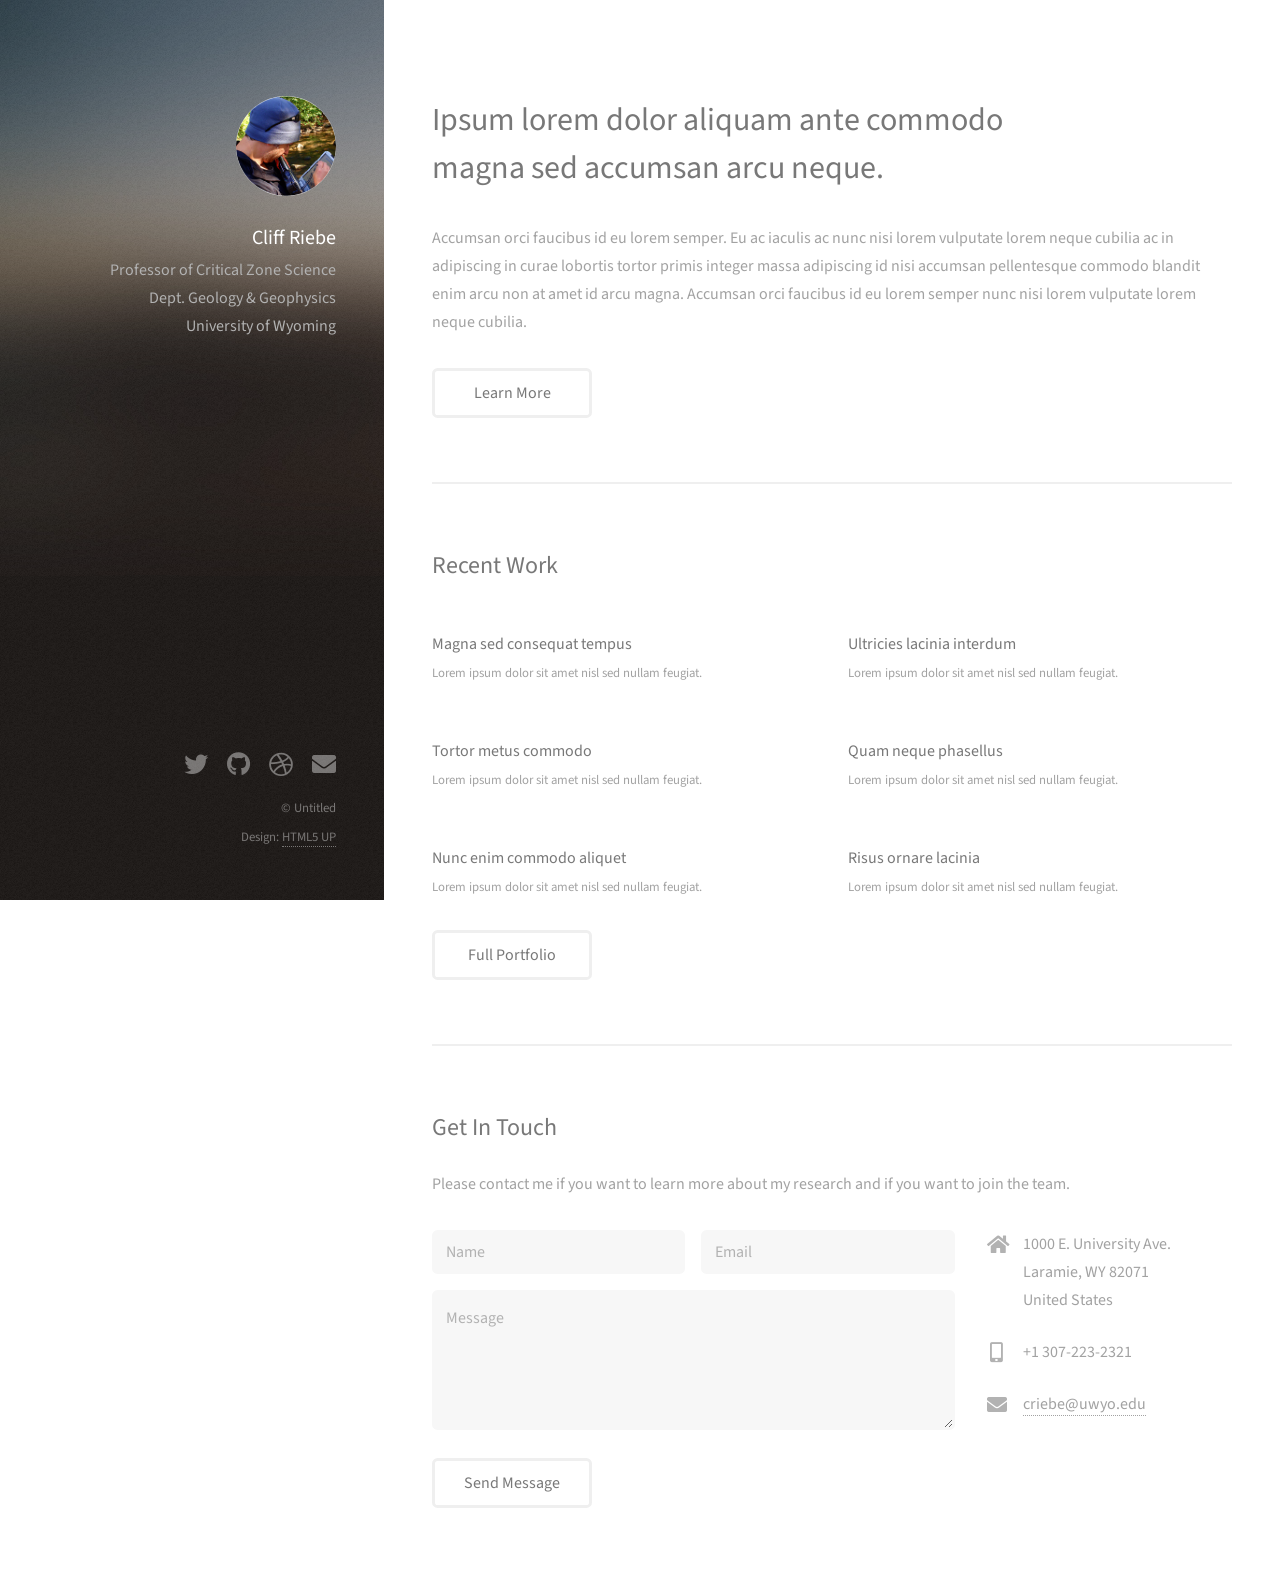
==== index.html @ 0320f02e "Update index.html" ====
<!DOCTYPE HTML>
<!--
	Strata by HTML5 UP
	html5up.net | @ajlkn
	Free for personal and commercial use under the CCA 3.0 license (html5up.net/license)
-->
<html>
	<head>
		<title>Strata by HTML5 UP</title>
		<meta charset="utf-8" />
		<meta name="viewport" content="width=device-width, initial-scale=1, user-scalable=no" />
		<link rel="stylesheet" href="assets/css/main.css" />
	</head>
	<body class="is-preload">

		<!-- Header -->
			<header id="header">
				<div class="inner">
					<a href="#" class="image avatar"><img src="images/avatar.jpg" alt="" /></a>
					<h1><strong>Cliff Riebe</strong></h1><p>Professor of Critical Zone Science<br>Dept. Geology &amp; Geophysics<br>University of Wyoming</p>
				</div>
			</header>

		<!-- Main -->
			<div id="main">

				<!-- One -->
					<section id="one">
						<header class="major">
							<h2>Ipsum lorem dolor aliquam ante commodo<br />
							magna sed accumsan arcu neque.</h2>
						</header>
						<p>Accumsan orci faucibus id eu lorem semper. Eu ac iaculis ac nunc nisi lorem vulputate lorem neque cubilia ac in adipiscing in curae lobortis tortor primis integer massa adipiscing id nisi accumsan pellentesque commodo blandit enim arcu non at amet id arcu magna. Accumsan orci faucibus id eu lorem semper nunc nisi lorem vulputate lorem neque cubilia.</p>
						<ul class="actions">
							<li><a href="#" class="button">Learn More</a></li>
						</ul>
					</section>

				<!-- Two -->
					<section id="two">
						<h2>Recent Work</h2>
						<div class="row">
							<article class="col-6 col-12-xsmall work-item">
								<a href="images/fulls/01.jpg" class="image fit thumb"><img src="images/thumbs/01.jpg" alt="" /></a>
								<h3>Magna sed consequat tempus</h3>
								<p>Lorem ipsum dolor sit amet nisl sed nullam feugiat.</p>
							</article>
							<article class="col-6 col-12-xsmall work-item">
								<a href="images/fulls/02.jpg" class="image fit thumb"><img src="images/thumbs/02.jpg" alt="" /></a>
								<h3>Ultricies lacinia interdum</h3>
								<p>Lorem ipsum dolor sit amet nisl sed nullam feugiat.</p>
							</article>
							<article class="col-6 col-12-xsmall work-item">
								<a href="images/fulls/03.jpg" class="image fit thumb"><img src="images/thumbs/03.jpg" alt="" /></a>
								<h3>Tortor metus commodo</h3>
								<p>Lorem ipsum dolor sit amet nisl sed nullam feugiat.</p>
							</article>
							<article class="col-6 col-12-xsmall work-item">
								<a href="images/fulls/04.jpg" class="image fit thumb"><img src="images/thumbs/04.jpg" alt="" /></a>
								<h3>Quam neque phasellus</h3>
								<p>Lorem ipsum dolor sit amet nisl sed nullam feugiat.</p>
							</article>
							<article class="col-6 col-12-xsmall work-item">
								<a href="images/fulls/05.jpg" class="image fit thumb"><img src="images/thumbs/05.jpg" alt="" /></a>
								<h3>Nunc enim commodo aliquet</h3>
								<p>Lorem ipsum dolor sit amet nisl sed nullam feugiat.</p>
							</article>
							<article class="col-6 col-12-xsmall work-item">
								<a href="images/fulls/06.jpg" class="image fit thumb"><img src="images/thumbs/06.jpg" alt="" /></a>
								<h3>Risus ornare lacinia</h3>
								<p>Lorem ipsum dolor sit amet nisl sed nullam feugiat.</p>
							</article>
						</div>
						<ul class="actions">
							<li><a href="#" class="button">Full Portfolio</a></li>
						</ul>
					</section>

				<!-- Three -->
					<section id="three">
						<h2>Get In Touch</h2>
						<p>Please contact me if you want to learn more about my research and if you want to join the team.</p>
						<div class="row">
							<div class="col-8 col-12-small">
								<form method="post" action="https://formspree.io/f/xbjpkgbl">
									<div class="row gtr-uniform gtr-50">
										<div class="col-6 col-12-xsmall"><input type="text" name="name" id="name" placeholder="Name" /></div>
										<div class="col-6 col-12-xsmall"><input type="email" name="email" id="email" placeholder="Email" /></div>
										<div class="col-12"><textarea name="message" id="message" placeholder="Message" rows="4"></textarea></div>
									</div>
								<br>
								<ul class="actions">
									<li><input type="submit" value="Send Message" /></li>
								</ul>
								</form>
							</div>
							<div class="col-4 col-12-small">
								<ul class="labeled-icons">
									<li>
										<h3 class="icon solid fa-home"><span class="label">Address</span></h3>
										1000 E. University Ave.<br />
										Laramie, WY 82071<br />
										United States
									</li>
									<li>
										<h3 class="icon solid fa-mobile-alt"><span class="label">Phone</span></h3>
									  +1 307-223-2321
									</li>
									<li>
										<h3 class="icon solid fa-envelope"><span class="label">Email</span></h3>
										<a href="#">criebe@uwyo.edu</a>
									</li>
								</ul>
							</div>
						</div>
					</section>

				<!-- Four -->
				<!--
					<section id="four">
						<h2>Elements</h2>

						<section>
							<h4>Text</h4>
							<p>This is <b>bold</b> and this is <strong>strong</strong>. This is <i>italic</i> and this is <em>emphasized</em>.
							This is <sup>superscript</sup> text and this is <sub>subscript</sub> text.
							This is <u>underlined</u> and this is code: <code>for (;;) { ... }</code>. Finally, <a href="#">this is a link</a>.</p>
							<hr />
							<header>
								<h4>Heading with a Subtitle</h4>
								<p>Lorem ipsum dolor sit amet nullam id egestas urna aliquam</p>
							</header>
							<p>Nunc lacinia ante nunc ac lobortis. Interdum adipiscing gravida odio porttitor sem non mi integer non faucibus ornare mi ut ante amet placerat aliquet. Volutpat eu sed ante lacinia sapien lorem accumsan varius montes viverra nibh in adipiscing blandit tempus accumsan.</p>
							<header>
								<h5>Heading with a Subtitle</h5>
								<p>Lorem ipsum dolor sit amet nullam id egestas urna aliquam</p>
							</header>
							<p>Nunc lacinia ante nunc ac lobortis. Interdum adipiscing gravida odio porttitor sem non mi integer non faucibus ornare mi ut ante amet placerat aliquet. Volutpat eu sed ante lacinia sapien lorem accumsan varius montes viverra nibh in adipiscing blandit tempus accumsan.</p>
							<hr />
							<h2>Heading Level 2</h2>
							<h3>Heading Level 3</h3>
							<h4>Heading Level 4</h4>
							<h5>Heading Level 5</h5>
							<h6>Heading Level 6</h6>
							<hr />
							<h5>Blockquote</h5>
							<blockquote>Fringilla nisl. Donec accumsan interdum nisi, quis tincidunt felis sagittis eget tempus euismod. Vestibulum ante ipsum primis in faucibus vestibulum. Blandit adipiscing eu felis iaculis volutpat ac adipiscing accumsan faucibus. Vestibulum ante ipsum primis in faucibus lorem ipsum dolor sit amet nullam adipiscing eu felis.</blockquote>
							<h5>Preformatted</h5>
							<pre><code>i = 0;

while (!deck.isInOrder()) {
print 'Iteration ' + i;
deck.shuffle();
i++;
}

print 'It took ' + i + ' iterations to sort the deck.';</code></pre>
						</section>

						<section>
							<h4>Lists</h4>
							<div class="row">
								<div class="col-6 col-12-xsmall">
									<h5>Unordered</h5>
									<ul>
										<li>Dolor pulvinar etiam magna etiam.</li>
										<li>Sagittis adipiscing lorem eleifend.</li>
										<li>Felis enim feugiat dolore viverra.</li>
									</ul>
									<h5>Alternate</h5>
									<ul class="alt">
										<li>Dolor pulvinar etiam magna etiam.</li>
										<li>Sagittis adipiscing lorem eleifend.</li>
										<li>Felis enim feugiat dolore viverra.</li>
									</ul>
								</div>
								<div class="col-6 col-12-xsmall">
									<h5>Ordered</h5>
									<ol>
										<li>Dolor pulvinar etiam magna etiam.</li>
										<li>Etiam vel felis at lorem sed viverra.</li>
										<li>Felis enim feugiat dolore viverra.</li>
										<li>Dolor pulvinar etiam magna etiam.</li>
										<li>Etiam vel felis at lorem sed viverra.</li>
										<li>Felis enim feugiat dolore viverra.</li>
									</ol>
									<h5>Icons</h5>
									<ul class="icons">
										<li><a href="#" class="icon brands fa-twitter"><span class="label">Twitter</span></a></li>
										<li><a href="#" class="icon brands fa-facebook-f"><span class="label">Facebook</span></a></li>
										<li><a href="#" class="icon brands fa-instagram"><span class="label">Instagram</span></a></li>
										<li><a href="#" class="icon brands fa-github"><span class="label">Github</span></a></li>
										<li><a href="#" class="icon brands fa-dribbble"><span class="label">Dribbble</span></a></li>
										<li><a href="#" class="icon brands fa-tumblr"><span class="label">Tumblr</span></a></li>
									</ul>
								</div>
							</div>
							<h5>Actions</h5>
							<ul class="actions">
								<li><a href="#" class="button primary">Default</a></li>
								<li><a href="#" class="button">Default</a></li>
							</ul>
							<ul class="actions small">
								<li><a href="#" class="button primary small">Small</a></li>
								<li><a href="#" class="button small">Small</a></li>
							</ul>
							<div class="row">
								<div class="col-6 col-12-small">
									<ul class="actions stacked">
										<li><a href="#" class="button primary">Default</a></li>
										<li><a href="#" class="button">Default</a></li>
									</ul>
								</div>
								<div class="col-6 col-12-small">
									<ul class="actions stacked">
										<li><a href="#" class="button primary small">Small</a></li>
										<li><a href="#" class="button small">Small</a></li>
									</ul>
								</div>
								<div class="col-6 col-12-small">
									<ul class="actions stacked">
										<li><a href="#" class="button primary fit">Default</a></li>
										<li><a href="#" class="button fit">Default</a></li>
									</ul>
								</div>
								<div class="col-6 col-12-small">
									<ul class="actions stacked">
										<li><a href="#" class="button primary small fit">Small</a></li>
										<li><a href="#" class="button small fit">Small</a></li>
									</ul>
								</div>
							</div>
						</section>

						<section>
							<h4>Table</h4>
							<h5>Default</h5>
							<div class="table-wrapper">
								<table>
									<thead>
										<tr>
											<th>Name</th>
											<th>Description</th>
											<th>Price</th>
										</tr>
									</thead>
									<tbody>
										<tr>
											<td>Item One</td>
											<td>Ante turpis integer aliquet porttitor.</td>
											<td>29.99</td>
										</tr>
										<tr>
											<td>Item Two</td>
											<td>Vis ac commodo adipiscing arcu aliquet.</td>
											<td>19.99</td>
										</tr>
										<tr>
											<td>Item Three</td>
											<td> Morbi faucibus arcu accumsan lorem.</td>
											<td>29.99</td>
										</tr>
										<tr>
											<td>Item Four</td>
											<td>Vitae integer tempus condimentum.</td>
											<td>19.99</td>
										</tr>
										<tr>
											<td>Item Five</td>
											<td>Ante turpis integer aliquet porttitor.</td>
											<td>29.99</td>
										</tr>
									</tbody>
									<tfoot>
										<tr>
											<td colspan="2"></td>
											<td>100.00</td>
										</tr>
									</tfoot>
								</table>
							</div>

							<h5>Alternate</h5>
							<div class="table-wrapper">
								<table class="alt">
									<thead>
										<tr>
											<th>Name</th>
											<th>Description</th>
											<th>Price</th>
										</tr>
									</thead>
									<tbody>
										<tr>
											<td>Item One</td>
											<td>Ante turpis integer aliquet porttitor.</td>
											<td>29.99</td>
										</tr>
										<tr>
											<td>Item Two</td>
											<td>Vis ac commodo adipiscing arcu aliquet.</td>
											<td>19.99</td>
										</tr>
										<tr>
											<td>Item Three</td>
											<td> Morbi faucibus arcu accumsan lorem.</td>
											<td>29.99</td>
										</tr>
										<tr>
											<td>Item Four</td>
											<td>Vitae integer tempus condimentum.</td>
											<td>19.99</td>
										</tr>
										<tr>
											<td>Item Five</td>
											<td>Ante turpis integer aliquet porttitor.</td>
											<td>29.99</td>
										</tr>
									</tbody>
									<tfoot>
										<tr>
											<td colspan="2"></td>
											<td>100.00</td>
										</tr>
									</tfoot>
								</table>
							</div>
						</section>

						<section>
							<h4>Buttons</h4>
							<ul class="actions">
								<li><a href="#" class="button primary">Primary</a></li>
								<li><a href="#" class="button">Default</a></li>
							</ul>
							<ul class="actions">
								<li><a href="#" class="button large">Large</a></li>
								<li><a href="#" class="button">Default</a></li>
								<li><a href="#" class="button small">Small</a></li>
							</ul>
							<ul class="actions fit">
								<li><a href="#" class="button primary fit">Fit</a></li>
								<li><a href="#" class="button fit">Fit</a></li>
							</ul>
							<ul class="actions fit small">
								<li><a href="#" class="button primary fit small">Fit + Small</a></li>
								<li><a href="#" class="button fit small">Fit + Small</a></li>
							</ul>
							<ul class="actions">
								<li><a href="#" class="button primary icon solid fa-download">Icon</a></li>
								<li><a href="#" class="button icon solid fa-download">Icon</a></li>
							</ul>
							<ul class="actions">
								<li><span class="button primary disabled">Primary</span></li>
								<li><span class="button disabled">Default</span></li>
							</ul>
						</section>

						<section>
							<h4>Form</h4>
							<form method="post" action="#">
								<div class="row gtr-uniform gtr-50">
									<div class="col-6 col-12-xsmall">
										<input type="text" name="demo-name" id="demo-name" value="" placeholder="Name" />
									</div>
									<div class="col-6 col-12-xsmall">
										<input type="email" name="demo-email" id="demo-email" value="" placeholder="Email" />
									</div>
									<div class="col-12">
										<select name="demo-category" id="demo-category">
											<option value="">- Category -</option>
											<option value="1">Manufacturing</option>
											<option value="1">Shipping</option>
											<option value="1">Administration</option>
											<option value="1">Human Resources</option>
										</select>
									</div>
									<div class="col-4 col-12-small">
										<input type="radio" id="demo-priority-low" name="demo-priority" checked>
										<label for="demo-priority-low">Low Priority</label>
									</div>
									<div class="col-4 col-12-small">
										<input type="radio" id="demo-priority-normal" name="demo-priority">
										<label for="demo-priority-normal">Normal Priority</label>
									</div>
									<div class="col-4 col-12-small">
										<input type="radio" id="demo-priority-high" name="demo-priority">
										<label for="demo-priority-high">High Priority</label>
									</div>
									<div class="col-6 col-12-small">
										<input type="checkbox" id="demo-copy" name="demo-copy">
										<label for="demo-copy">Email me a copy of this message</label>
									</div>
									<div class="col-6 col-12-small">
										<input type="checkbox" id="demo-human" name="demo-human" checked>
										<label for="demo-human">I am a human and not a robot</label>
									</div>
									<div class="col-12">
										<textarea name="demo-message" id="demo-message" placeholder="Enter your message" rows="6"></textarea>
									</div>
									<div class="col-12">
										<ul class="actions">
											<li><input type="submit" value="Send Message" class="primary" /></li>
											<li><input type="reset" value="Reset" /></li>
										</ul>
									</div>
								</div>
							</form>
						</section>

						<section>
							<h4>Image</h4>
							<h5>Fit</h5>
							<div class="box alt">
								<div class="row gtr-50 gtr-uniform">
									<div class="col-12"><span class="image fit"><img src="images/fulls/05.jpg" alt="" /></span></div>
									<div class="col-4"><span class="image fit"><img src="images/thumbs/01.jpg" alt="" /></span></div>
									<div class="col-4"><span class="image fit"><img src="images/thumbs/02.jpg" alt="" /></span></div>
									<div class="col-4"><span class="image fit"><img src="images/thumbs/03.jpg" alt="" /></span></div>
									<div class="col-4"><span class="image fit"><img src="images/thumbs/04.jpg" alt="" /></span></div>
									<div class="col-4"><span class="image fit"><img src="images/thumbs/05.jpg" alt="" /></span></div>
									<div class="col-4"><span class="image fit"><img src="images/thumbs/06.jpg" alt="" /></span></div>
									<div class="col-4"><span class="image fit"><img src="images/thumbs/03.jpg" alt="" /></span></div>
									<div class="col-4"><span class="image fit"><img src="images/thumbs/02.jpg" alt="" /></span></div>
									<div class="col-4"><span class="image fit"><img src="images/thumbs/01.jpg" alt="" /></span></div>
								</div>
							</div>
							<h5>Left &amp; Right</h5>
							<p><span class="image left"><img src="images/avatar.jpg" alt="" /></span>Fringilla nisl. Donec accumsan interdum nisi, quis tincidunt felis sagittis eget. tempus euismod. Vestibulum ante ipsum primis in faucibus vestibulum. Blandit adipiscing eu felis iaculis volutpat ac adipiscing accumsan eu faucibus. Integer ac pellentesque praesent tincidunt felis sagittis eget. tempus euismod. Vestibulum ante ipsum primis in faucibus vestibulum. Blandit adipiscing eu felis iaculis volutpat ac adipiscing accumsan eu faucibus. Integer ac pellentesque praesent. Donec accumsan interdum nisi, quis tincidunt felis sagittis eget. tempus euismod. Vestibulum ante ipsum primis in faucibus vestibulum. Blandit adipiscing eu felis iaculis volutpat ac adipiscing accumsan eu faucibus. Integer ac pellentesque praesent tincidunt felis sagittis eget. tempus euismod. Vestibulum ante ipsum primis in faucibus vestibulum. Blandit adipiscing eu felis iaculis volutpat ac adipiscing accumsan eu faucibus. Integer ac pellentesque praesent.</p>
							<p><span class="image right"><img src="images/avatar.jpg" alt="" /></span>Fringilla nisl. Donec accumsan interdum nisi, quis tincidunt felis sagittis eget. tempus euismod. Vestibulum ante ipsum primis in faucibus vestibulum. Blandit adipiscing eu felis iaculis volutpat ac adipiscing accumsan eu faucibus. Integer ac pellentesque praesent tincidunt felis sagittis eget. tempus euismod. Vestibulum ante ipsum primis in faucibus vestibulum. Blandit adipiscing eu felis iaculis volutpat ac adipiscing accumsan eu faucibus. Integer ac pellentesque praesent. Donec accumsan interdum nisi, quis tincidunt felis sagittis eget. tempus euismod. Vestibulum ante ipsum primis in faucibus vestibulum. Blandit adipiscing eu felis iaculis volutpat ac adipiscing accumsan eu faucibus. Integer ac pellentesque praesent tincidunt felis sagittis eget. tempus euismod. Vestibulum ante ipsum primis in faucibus vestibulum. Blandit adipiscing eu felis iaculis volutpat ac adipiscing accumsan eu faucibus. Integer ac pellentesque praesent.</p>
						</section>

					</section>
				-->

			</div>

		<!-- Footer -->
			<footer id="footer">
				<div class="inner">
					<ul class="icons">
						<li><a href="https://twitter.com/sedimentMatters" class="icon brands fa-twitter"><span class="label">Twitter</span></a></li>
						<li><a href="#" class="icon brands fa-github"><span class="label">Github</span></a></li>
						<li><a href="#" class="icon brands fa-dribbble"><span class="label">Dribbble</span></a></li>
						<li><a href="#" class="icon solid fa-envelope"><span class="label">Email</span></a></li>
					</ul>
					<ul class="copyright">
						<li>&copy; Untitled</li><li>Design: <a href="http://html5up.net">HTML5 UP</a></li>
					</ul>
				</div>
			</footer>

		<!-- Scripts -->
			<script src="assets/js/jquery.min.js"></script>
			<script src="assets/js/jquery.poptrox.min.js"></script>
			<script src="assets/js/browser.min.js"></script>
			<script src="assets/js/breakpoints.min.js"></script>
			<script src="assets/js/util.js"></script>
			<script src="assets/js/main.js"></script>

	</body>
</html>
---- assets/css/main.css ----
@import url("fontawesome-all.min.css");
@import url("https://fonts.googleapis.com/css?family=Source+Sans+Pro:400,400italic");

/*
	Strata by HTML5 UP
	html5up.net | @ajlkn
	Free for personal and commercial use under the CCA 3.0 license (html5up.net/license)
*/

html, body, div, span, applet, object,
iframe, h1, h2, h3, h4, h5, h6, p, blockquote,
pre, a, abbr, acronym, address, big, cite,
code, del, dfn, em, img, ins, kbd, q, s, samp,
small, strike, strong, sub, sup, tt, var, b,
u, i, center, dl, dt, dd, ol, ul, li, fieldset,
form, label, legend, table, caption, tbody,
tfoot, thead, tr, th, td, article, aside,
canvas, details, embed, figure, figcaption,
footer, header, hgroup, menu, nav, output, ruby,
section, summary, time, mark, audio, video {
	margin: 0;
	padding: 0;
	border: 0;
	font-size: 100%;
	font: inherit;
	vertical-align: baseline;}

article, aside, details, figcaption, figure,
footer, header, hgroup, menu, nav, section {
	display: block;}

body {
	line-height: 1;
}

ol, ul {
	list-style: none;
}

blockquote, q {
	quotes: none;
}

	blockquote:before, blockquote:after, q:before, q:after {
		content: '';
		content: none;
	}

table {
	border-collapse: collapse;
	border-spacing: 0;
}

body {
	-webkit-text-size-adjust: none;
}

mark {
	background-color: transparent;
	color: inherit;
}

input::-moz-focus-inner {
	border: 0;
	padding: 0;
}

input, select, textarea {
	-moz-appearance: none;
	-webkit-appearance: none;
	-ms-appearance: none;
	appearance: none;
}

/* Basic */

	html {
		box-sizing: border-box;
	}

	*, *:before, *:after {
		box-sizing: inherit;
	}

	body {
		background: #fff;
	}

		body.is-preload *, body.is-preload *:before, body.is-preload *:after {
			-moz-animation: none !important;
			-webkit-animation: none !important;
			-ms-animation: none !important;
			animation: none !important;
			-moz-transition: none !important;
			-webkit-transition: none !important;
			-ms-transition: none !important;
			transition: none !important;
		}

	body, input, select, textarea {
		color: #a2a2a2;
		font-family: "Source Sans Pro", Helvetica, sans-serif;
		font-size: 16pt;
		font-weight: 400;
		line-height: 1.75em;
	}

	a {
		-moz-transition: color 0.2s ease-in-out, border-color 0.2s ease-in-out;
		-webkit-transition: color 0.2s ease-in-out, border-color 0.2s ease-in-out;
		-ms-transition: color 0.2s ease-in-out, border-color 0.2s ease-in-out;
		transition: color 0.2s ease-in-out, border-color 0.2s ease-in-out;
		border-bottom: dotted 1px;
		color: #49bf9d;
		text-decoration: none;
	}

		a:hover {
			border-bottom-color: transparent;
			color: #49bf9d !important;
			text-decoration: none;
		}

	strong, b {
		color: #787878;
		font-weight: 400;
	}

	em, i {
		font-style: italic;
	}

	p {
		margin: 0 0 2em 0;
	}

	h1, h2, h3, h4, h5, h6 {
		color: #787878;
		font-weight: 400;
		line-height: 1em;
		margin: 0 0 1em 0;
	}

		h1 a, h2 a, h3 a, h4 a, h5 a, h6 a {
			color: inherit;
			text-decoration: none;
		}

	h1 {
		font-size: 2em;
		line-height: 1.5em;
	}

	h2 {
		font-size: 1.5em;
		line-height: 1.5em;
	}

	h3 {
		font-size: 1.25em;
		line-height: 1.5em;
	}

	h4 {
		font-size: 1.1em;
		line-height: 1.5em;
	}

	h5 {
		font-size: 0.9em;
		line-height: 1.5em;
	}

	h6 {
		font-size: 0.7em;
		line-height: 1.5em;
	}

	sub {
		font-size: 0.8em;
		position: relative;
		top: 0.5em;
	}

	sup {
		font-size: 0.8em;
		position: relative;
		top: -0.5em;
	}

	hr {
		border: 0;
		border-bottom: solid 2px #efefef;
		margin: 2em 0;
	}

		hr.major {
			margin: 3em 0;
		}

	blockquote {
		border-left: solid 6px #efefef;
		font-style: italic;
		margin: 0 0 2em 0;
		padding: 0.5em 0 0.5em 1.5em;
	}

	code {
		background: #f7f7f7;
		border-radius: 0.35em;
		border: solid 2px #efefef;
		font-family: "Courier New", monospace;
		font-size: 0.9em;
		margin: 0 0.25em;
		padding: 0.25em 0.65em;
	}

	pre {
		-webkit-overflow-scrolling: touch;
		font-family: "Courier New", monospace;
		font-size: 0.9em;
		margin: 0 0 2em 0;
	}

		pre code {
			display: block;
			line-height: 1.75em;
			padding: 1em 1.5em;
			overflow-x: auto;
		}

	.align-left {
		text-align: left;
	}

	.align-center {
		text-align: center;
	}

	.align-right {
		text-align: right;
	}

/* Container */

	.container {
		margin: 0 auto;
		max-width: calc(100% - 4em);
		width: 100%;
	}

		.container.xsmall {
			width: 25%;
		}

		.container.small {
			width: 50%;
		}

		.container.medium {
			width: 75%;
		}

		.container.large {
			width: 125%;
		}

		.container.xlarge {
			width: 150%;
		}

		.container.max {
			width: 100%;
		}

		@media screen and (max-width: 980px) {

			.container {
				width: 100% !important;
				max-width: 100% !important;
			}

		}

		@media screen and (max-width: 480px) {

			.container {
				max-width: calc(100% - 3em);
			}

		}

/* Row */

	.row {
		display: flex;
		flex-wrap: wrap;
		box-sizing: border-box;
		align-items: stretch;
	}

		.row > * {
			box-sizing: border-box;
		}

		.row.gtr-uniform > * > :last-child {
			margin-bottom: 0;
		}

		.row.aln-left {
			justify-content: flex-start;
		}

		.row.aln-center {
			justify-content: center;
		}

		.row.aln-right {
			justify-content: flex-end;
		}

		.row.aln-top {
			align-items: flex-start;
		}

		.row.aln-middle {
			align-items: center;
		}

		.row.aln-bottom {
			align-items: flex-end;
		}

		.row > .imp {
			order: -1;
		}

		.row > .col-1 {
			width: 8.33333%;
		}

		.row > .off-1 {
			margin-left: 8.33333%;
		}

		.row > .col-2 {
			width: 16.66667%;
		}

		.row > .off-2 {
			margin-left: 16.66667%;
		}

		.row > .col-3 {
			width: 25%;
		}

		.row > .off-3 {
			margin-left: 25%;
		}

		.row > .col-4 {
			width: 33.33333%;
		}

		.row > .off-4 {
			margin-left: 33.33333%;
		}

		.row > .col-5 {
			width: 41.66667%;
		}

		.row > .off-5 {
			margin-left: 41.66667%;
		}

		.row > .col-6 {
			width: 50%;
		}

		.row > .off-6 {
			margin-left: 50%;
		}

		.row > .col-7 {
			width: 58.33333%;
		}

		.row > .off-7 {
			margin-left: 58.33333%;
		}

		.row > .col-8 {
			width: 66.66667%;
		}

		.row > .off-8 {
			margin-left: 66.66667%;
		}

		.row > .col-9 {
			width: 75%;
		}

		.row > .off-9 {
			margin-left: 75%;
		}

		.row > .col-10 {
			width: 83.33333%;
		}

		.row > .off-10 {
			margin-left: 83.33333%;
		}

		.row > .col-11 {
			width: 91.66667%;
		}

		.row > .off-11 {
			margin-left: 91.66667%;
		}

		.row > .col-12 {
			width: 100%;
		}

		.row > .off-12 {
			margin-left: 100%;
		}

		.row.gtr-0 {
			margin-top: 0;
			margin-left: 0em;
		}

			.row.gtr-0 > * {
				padding: 0 0 0 0em;
			}

			.row.gtr-0.gtr-uniform {
				margin-top: 0em;
			}

				.row.gtr-0.gtr-uniform > * {
					padding-top: 0em;
				}

		.row.gtr-25 {
			margin-top: 0;
			margin-left: -0.625em;
		}

			.row.gtr-25 > * {
				padding: 0 0 0 0.625em;
			}

			.row.gtr-25.gtr-uniform {
				margin-top: -0.625em;
			}

				.row.gtr-25.gtr-uniform > * {
					padding-top: 0.625em;
				}

		.row.gtr-50 {
			margin-top: 0;
			margin-left: -1.25em;
		}

			.row.gtr-50 > * {
				padding: 0 0 0 1.25em;
			}

			.row.gtr-50.gtr-uniform {
				margin-top: -1.25em;
			}

				.row.gtr-50.gtr-uniform > * {
					padding-top: 1.25em;
				}

		.row {
			margin-top: 0;
			margin-left: -2.5em;
		}

			.row > * {
				padding: 0 0 0 2.5em;
			}

			.row.gtr-uniform {
				margin-top: -2.5em;
			}

				.row.gtr-uniform > * {
					padding-top: 2.5em;
				}

		.row.gtr-150 {
			margin-top: 0;
			margin-left: -3.75em;
		}

			.row.gtr-150 > * {
				padding: 0 0 0 3.75em;
			}

			.row.gtr-150.gtr-uniform {
				margin-top: -3.75em;
			}

				.row.gtr-150.gtr-uniform > * {
					padding-top: 3.75em;
				}

		.row.gtr-200 {
			margin-top: 0;
			margin-left: -5em;
		}

			.row.gtr-200 > * {
				padding: 0 0 0 5em;
			}

			.row.gtr-200.gtr-uniform {
				margin-top: -5em;
			}

				.row.gtr-200.gtr-uniform > * {
					padding-top: 5em;
				}

		@media screen and (max-width: 1800px) {

			.row {
				display: flex;
				flex-wrap: wrap;
				box-sizing: border-box;
				align-items: stretch;
			}

				.row > * {
					box-sizing: border-box;
				}

				.row.gtr-uniform > * > :last-child {
					margin-bottom: 0;
				}

				.row.aln-left {
					justify-content: flex-start;
				}

				.row.aln-center {
					justify-content: center;
				}

				.row.aln-right {
					justify-content: flex-end;
				}

				.row.aln-top {
					align-items: flex-start;
				}

				.row.aln-middle {
					align-items: center;
				}

				.row.aln-bottom {
					align-items: flex-end;
				}

				.row > .imp-xlarge {
					order: -1;
				}

				.row > .col-1-xlarge {
					width: 8.33333%;
				}

				.row > .off-1-xlarge {
					margin-left: 8.33333%;
				}

				.row > .col-2-xlarge {
					width: 16.66667%;
				}

				.row > .off-2-xlarge {
					margin-left: 16.66667%;
				}

				.row > .col-3-xlarge {
					width: 25%;
				}

				.row > .off-3-xlarge {
					margin-left: 25%;
				}

				.row > .col-4-xlarge {
					width: 33.33333%;
				}

				.row > .off-4-xlarge {
					margin-left: 33.33333%;
				}

				.row > .col-5-xlarge {
					width: 41.66667%;
				}

				.row > .off-5-xlarge {
					margin-left: 41.66667%;
				}

				.row > .col-6-xlarge {
					width: 50%;
				}

				.row > .off-6-xlarge {
					margin-left: 50%;
				}

				.row > .col-7-xlarge {
					width: 58.33333%;
				}

				.row > .off-7-xlarge {
					margin-left: 58.33333%;
				}

				.row > .col-8-xlarge {
					width: 66.66667%;
				}

				.row > .off-8-xlarge {
					margin-left: 66.66667%;
				}

				.row > .col-9-xlarge {
					width: 75%;
				}

				.row > .off-9-xlarge {
					margin-left: 75%;
				}

				.row > .col-10-xlarge {
					width: 83.33333%;
				}

				.row > .off-10-xlarge {
					margin-left: 83.33333%;
				}

				.row > .col-11-xlarge {
					width: 91.66667%;
				}

				.row > .off-11-xlarge {
					margin-left: 91.66667%;
				}

				.row > .col-12-xlarge {
					width: 100%;
				}

				.row > .off-12-xlarge {
					margin-left: 100%;
				}

				.row.gtr-0 {
					margin-top: 0;
					margin-left: 0em;
				}

					.row.gtr-0 > * {
						padding: 0 0 0 0em;
					}

					.row.gtr-0.gtr-uniform {
						margin-top: 0em;
					}

						.row.gtr-0.gtr-uniform > * {
							padding-top: 0em;
						}

				.row.gtr-25 {
					margin-top: 0;
					margin-left: -0.625em;
				}

					.row.gtr-25 > * {
						padding: 0 0 0 0.625em;
					}

					.row.gtr-25.gtr-uniform {
						margin-top: -0.625em;
					}

						.row.gtr-25.gtr-uniform > * {
							padding-top: 0.625em;
						}

				.row.gtr-50 {
					margin-top: 0;
					margin-left: -1.25em;
				}

					.row.gtr-50 > * {
						padding: 0 0 0 1.25em;
					}

					.row.gtr-50.gtr-uniform {
						margin-top: -1.25em;
					}

						.row.gtr-50.gtr-uniform > * {
							padding-top: 1.25em;
						}

				.row {
					margin-top: 0;
					margin-left: -2.5em;
				}

					.row > * {
						padding: 0 0 0 2.5em;
					}

					.row.gtr-uniform {
						margin-top: -2.5em;
					}

						.row.gtr-uniform > * {
							padding-top: 2.5em;
						}

				.row.gtr-150 {
					margin-top: 0;
					margin-left: -3.75em;
				}

					.row.gtr-150 > * {
						padding: 0 0 0 3.75em;
					}

					.row.gtr-150.gtr-uniform {
						margin-top: -3.75em;
					}

						.row.gtr-150.gtr-uniform > * {
							padding-top: 3.75em;
						}

				.row.gtr-200 {
					margin-top: 0;
					margin-left: -5em;
				}

					.row.gtr-200 > * {
						padding: 0 0 0 5em;
					}

					.row.gtr-200.gtr-uniform {
						margin-top: -5em;
					}

						.row.gtr-200.gtr-uniform > * {
							padding-top: 5em;
						}

		}

		@media screen and (max-width: 1280px) {

			.row {
				display: flex;
				flex-wrap: wrap;
				box-sizing: border-box;
				align-items: stretch;
			}

				.row > * {
					box-sizing: border-box;
				}

				.row.gtr-uniform > * > :last-child {
					margin-bottom: 0;
				}

				.row.aln-left {
					justify-content: flex-start;
				}

				.row.aln-center {
					justify-content: center;
				}

				.row.aln-right {
					justify-content: flex-end;
				}

				.row.aln-top {
					align-items: flex-start;
				}

				.row.aln-middle {
					align-items: center;
				}

				.row.aln-bottom {
					align-items: flex-end;
				}

				.row > .imp-large {
					order: -1;
				}

				.row > .col-1-large {
					width: 8.33333%;
				}

				.row > .off-1-large {
					margin-left: 8.33333%;
				}

				.row > .col-2-large {
					width: 16.66667%;
				}

				.row > .off-2-large {
					margin-left: 16.66667%;
				}

				.row > .col-3-large {
					width: 25%;
				}

				.row > .off-3-large {
					margin-left: 25%;
				}

				.row > .col-4-large {
					width: 33.33333%;
				}

				.row > .off-4-large {
					margin-left: 33.33333%;
				}

				.row > .col-5-large {
					width: 41.66667%;
				}

				.row > .off-5-large {
					margin-left: 41.66667%;
				}

				.row > .col-6-large {
					width: 50%;
				}

				.row > .off-6-large {
					margin-left: 50%;
				}

				.row > .col-7-large {
					width: 58.33333%;
				}

				.row > .off-7-large {
					margin-left: 58.33333%;
				}

				.row > .col-8-large {
					width: 66.66667%;
				}

				.row > .off-8-large {
					margin-left: 66.66667%;
				}

				.row > .col-9-large {
					width: 75%;
				}

				.row > .off-9-large {
					margin-left: 75%;
				}

				.row > .col-10-large {
					width: 83.33333%;
				}

				.row > .off-10-large {
					margin-left: 83.33333%;
				}

				.row > .col-11-large {
					width: 91.66667%;
				}

				.row > .off-11-large {
					margin-left: 91.66667%;
				}

				.row > .col-12-large {
					width: 100%;
				}

				.row > .off-12-large {
					margin-left: 100%;
				}

				.row.gtr-0 {
					margin-top: 0;
					margin-left: 0em;
				}

					.row.gtr-0 > * {
						padding: 0 0 0 0em;
					}

					.row.gtr-0.gtr-uniform {
						margin-top: 0em;
					}

						.row.gtr-0.gtr-uniform > * {
							padding-top: 0em;
						}

				.row.gtr-25 {
					margin-top: 0;
					margin-left: -0.5em;
				}

					.row.gtr-25 > * {
						padding: 0 0 0 0.5em;
					}

					.row.gtr-25.gtr-uniform {
						margin-top: -0.5em;
					}

						.row.gtr-25.gtr-uniform > * {
							padding-top: 0.5em;
						}

				.row.gtr-50 {
					margin-top: 0;
					margin-left: -1em;
				}

					.row.gtr-50 > * {
						padding: 0 0 0 1em;
					}

					.row.gtr-50.gtr-uniform {
						margin-top: -1em;
					}

						.row.gtr-50.gtr-uniform > * {
							padding-top: 1em;
						}

				.row {
					margin-top: 0;
					margin-left: -2em;
				}

					.row > * {
						padding: 0 0 0 2em;
					}

					.row.gtr-uniform {
						margin-top: -2em;
					}

						.row.gtr-uniform > * {
							padding-top: 2em;
						}

				.row.gtr-150 {
					margin-top: 0;
					margin-left: -3em;
				}

					.row.gtr-150 > * {
						padding: 0 0 0 3em;
					}

					.row.gtr-150.gtr-uniform {
						margin-top: -3em;
					}

						.row.gtr-150.gtr-uniform > * {
							padding-top: 3em;
						}

				.row.gtr-200 {
					margin-top: 0;
					margin-left: -4em;
				}

					.row.gtr-200 > * {
						padding: 0 0 0 4em;
					}

					.row.gtr-200.gtr-uniform {
						margin-top: -4em;
					}

						.row.gtr-200.gtr-uniform > * {
							padding-top: 4em;
						}

		}

		@media screen and (max-width: 980px) {

			.row {
				display: flex;
				flex-wrap: wrap;
				box-sizing: border-box;
				align-items: stretch;
			}

				.row > * {
					box-sizing: border-box;
				}

				.row.gtr-uniform > * > :last-child {
					margin-bottom: 0;
				}

				.row.aln-left {
					justify-content: flex-start;
				}

				.row.aln-center {
					justify-content: center;
				}

				.row.aln-right {
					justify-content: flex-end;
				}

				.row.aln-top {
					align-items: flex-start;
				}

				.row.aln-middle {
					align-items: center;
				}

				.row.aln-bottom {
					align-items: flex-end;
				}

				.row > .imp-medium {
					order: -1;
				}

				.row > .col-1-medium {
					width: 8.33333%;
				}

				.row > .off-1-medium {
					margin-left: 8.33333%;
				}

				.row > .col-2-medium {
					width: 16.66667%;
				}

				.row > .off-2-medium {
					margin-left: 16.66667%;
				}

				.row > .col-3-medium {
					width: 25%;
				}

				.row > .off-3-medium {
					margin-left: 25%;
				}

				.row > .col-4-medium {
					width: 33.33333%;
				}

				.row > .off-4-medium {
					margin-left: 33.33333%;
				}

				.row > .col-5-medium {
					width: 41.66667%;
				}

				.row > .off-5-medium {
					margin-left: 41.66667%;
				}

				.row > .col-6-medium {
					width: 50%;
				}

				.row > .off-6-medium {
					margin-left: 50%;
				}

				.row > .col-7-medium {
					width: 58.33333%;
				}

				.row > .off-7-medium {
					margin-left: 58.33333%;
				}

				.row > .col-8-medium {
					width: 66.66667%;
				}

				.row > .off-8-medium {
					margin-left: 66.66667%;
				}

				.row > .col-9-medium {
					width: 75%;
				}

				.row > .off-9-medium {
					margin-left: 75%;
				}

				.row > .col-10-medium {
					width: 83.33333%;
				}

				.row > .off-10-medium {
					margin-left: 83.33333%;
				}

				.row > .col-11-medium {
					width: 91.66667%;
				}

				.row > .off-11-medium {
					margin-left: 91.66667%;
				}

				.row > .col-12-medium {
					width: 100%;
				}

				.row > .off-12-medium {
					margin-left: 100%;
				}

				.row.gtr-0 {
					margin-top: 0;
					margin-left: 0em;
				}

					.row.gtr-0 > * {
						padding: 0 0 0 0em;
					}

					.row.gtr-0.gtr-uniform {
						margin-top: 0em;
					}

						.row.gtr-0.gtr-uniform > * {
							padding-top: 0em;
						}

				.row.gtr-25 {
					margin-top: 0;
					margin-left: -0.5em;
				}

					.row.gtr-25 > * {
						padding: 0 0 0 0.5em;
					}

					.row.gtr-25.gtr-uniform {
						margin-top: -0.5em;
					}

						.row.gtr-25.gtr-uniform > * {
							padding-top: 0.5em;
						}

				.row.gtr-50 {
					margin-top: 0;
					margin-left: -1em;
				}

					.row.gtr-50 > * {
						padding: 0 0 0 1em;
					}

					.row.gtr-50.gtr-uniform {
						margin-top: -1em;
					}

						.row.gtr-50.gtr-uniform > * {
							padding-top: 1em;
						}

				.row {
					margin-top: 0;
					margin-left: -2em;
				}

					.row > * {
						padding: 0 0 0 2em;
					}

					.row.gtr-uniform {
						margin-top: -2em;
					}

						.row.gtr-uniform > * {
							padding-top: 2em;
						}

				.row.gtr-150 {
					margin-top: 0;
					margin-left: -3em;
				}

					.row.gtr-150 > * {
						padding: 0 0 0 3em;
					}

					.row.gtr-150.gtr-uniform {
						margin-top: -3em;
					}

						.row.gtr-150.gtr-uniform > * {
							padding-top: 3em;
						}

				.row.gtr-200 {
					margin-top: 0;
					margin-left: -4em;
				}

					.row.gtr-200 > * {
						padding: 0 0 0 4em;
					}

					.row.gtr-200.gtr-uniform {
						margin-top: -4em;
					}

						.row.gtr-200.gtr-uniform > * {
							padding-top: 4em;
						}

		}

		@media screen and (max-width: 736px) {

			.row {
				display: flex;
				flex-wrap: wrap;
				box-sizing: border-box;
				align-items: stretch;
			}

				.row > * {
					box-sizing: border-box;
				}

				.row.gtr-uniform > * > :last-child {
					margin-bottom: 0;
				}

				.row.aln-left {
					justify-content: flex-start;
				}

				.row.aln-center {
					justify-content: center;
				}

				.row.aln-right {
					justify-content: flex-end;
				}

				.row.aln-top {
					align-items: flex-start;
				}

				.row.aln-middle {
					align-items: center;
				}

				.row.aln-bottom {
					align-items: flex-end;
				}

				.row > .imp-small {
					order: -1;
				}

				.row > .col-1-small {
					width: 8.33333%;
				}

				.row > .off-1-small {
					margin-left: 8.33333%;
				}

				.row > .col-2-small {
					width: 16.66667%;
				}

				.row > .off-2-small {
					margin-left: 16.66667%;
				}

				.row > .col-3-small {
					width: 25%;
				}

				.row > .off-3-small {
					margin-left: 25%;
				}

				.row > .col-4-small {
					width: 33.33333%;
				}

				.row > .off-4-small {
					margin-left: 33.33333%;
				}

				.row > .col-5-small {
					width: 41.66667%;
				}

				.row > .off-5-small {
					margin-left: 41.66667%;
				}

				.row > .col-6-small {
					width: 50%;
				}

				.row > .off-6-small {
					margin-left: 50%;
				}

				.row > .col-7-small {
					width: 58.33333%;
				}

				.row > .off-7-small {
					margin-left: 58.33333%;
				}

				.row > .col-8-small {
					width: 66.66667%;
				}

				.row > .off-8-small {
					margin-left: 66.66667%;
				}

				.row > .col-9-small {
					width: 75%;
				}

				.row > .off-9-small {
					margin-left: 75%;
				}

				.row > .col-10-small {
					width: 83.33333%;
				}

				.row > .off-10-small {
					margin-left: 83.33333%;
				}

				.row > .col-11-small {
					width: 91.66667%;
				}

				.row > .off-11-small {
					margin-left: 91.66667%;
				}

				.row > .col-12-small {
					width: 100%;
				}

				.row > .off-12-small {
					margin-left: 100%;
				}

				.row.gtr-0 {
					margin-top: 0;
					margin-left: 0em;
				}

					.row.gtr-0 > * {
						padding: 0 0 0 0em;
					}

					.row.gtr-0.gtr-uniform {
						margin-top: 0em;
					}

						.row.gtr-0.gtr-uniform > * {
							padding-top: 0em;
						}

				.row.gtr-25 {
					margin-top: 0;
					margin-left: -0.375em;
				}

					.row.gtr-25 > * {
						padding: 0 0 0 0.375em;
					}

					.row.gtr-25.gtr-uniform {
						margin-top: -0.375em;
					}

						.row.gtr-25.gtr-uniform > * {
							padding-top: 0.375em;
						}

				.row.gtr-50 {
					margin-top: 0;
					margin-left: -0.75em;
				}

					.row.gtr-50 > * {
						padding: 0 0 0 0.75em;
					}

					.row.gtr-50.gtr-uniform {
						margin-top: -0.75em;
					}

						.row.gtr-50.gtr-uniform > * {
							padding-top: 0.75em;
						}

				.row {
					margin-top: 0;
					margin-left: -1.5em;
				}

					.row > * {
						padding: 0 0 0 1.5em;
					}

					.row.gtr-uniform {
						margin-top: -1.5em;
					}

						.row.gtr-uniform > * {
							padding-top: 1.5em;
						}

				.row.gtr-150 {
					margin-top: 0;
					margin-left: -2.25em;
				}

					.row.gtr-150 > * {
						padding: 0 0 0 2.25em;
					}

					.row.gtr-150.gtr-uniform {
						margin-top: -2.25em;
					}

						.row.gtr-150.gtr-uniform > * {
							padding-top: 2.25em;
						}

				.row.gtr-200 {
					margin-top: 0;
					margin-left: -3em;
				}

					.row.gtr-200 > * {
						padding: 0 0 0 3em;
					}

					.row.gtr-200.gtr-uniform {
						margin-top: -3em;
					}

						.row.gtr-200.gtr-uniform > * {
							padding-top: 3em;
						}

		}

		@media screen and (max-width: 480px) {

			.row {
				display: flex;
				flex-wrap: wrap;
				box-sizing: border-box;
				align-items: stretch;
			}

				.row > * {
					box-sizing: border-box;
				}

				.row.gtr-uniform > * > :last-child {
					margin-bottom: 0;
				}

				.row.aln-left {
					justify-content: flex-start;
				}

				.row.aln-center {
					justify-content: center;
				}

				.row.aln-right {
					justify-content: flex-end;
				}

				.row.aln-top {
					align-items: flex-start;
				}

				.row.aln-middle {
					align-items: center;
				}

				.row.aln-bottom {
					align-items: flex-end;
				}

				.row > .imp-xsmall {
					order: -1;
				}

				.row > .col-1-xsmall {
					width: 8.33333%;
				}

				.row > .off-1-xsmall {
					margin-left: 8.33333%;
				}

				.row > .col-2-xsmall {
					width: 16.66667%;
				}

				.row > .off-2-xsmall {
					margin-left: 16.66667%;
				}

				.row > .col-3-xsmall {
					width: 25%;
				}

				.row > .off-3-xsmall {
					margin-left: 25%;
				}

				.row > .col-4-xsmall {
					width: 33.33333%;
				}

				.row > .off-4-xsmall {
					margin-left: 33.33333%;
				}

				.row > .col-5-xsmall {
					width: 41.66667%;
				}

				.row > .off-5-xsmall {
					margin-left: 41.66667%;
				}

				.row > .col-6-xsmall {
					width: 50%;
				}

				.row > .off-6-xsmall {
					margin-left: 50%;
				}

				.row > .col-7-xsmall {
					width: 58.33333%;
				}

				.row > .off-7-xsmall {
					margin-left: 58.33333%;
				}

				.row > .col-8-xsmall {
					width: 66.66667%;
				}

				.row > .off-8-xsmall {
					margin-left: 66.66667%;
				}

				.row > .col-9-xsmall {
					width: 75%;
				}

				.row > .off-9-xsmall {
					margin-left: 75%;
				}

				.row > .col-10-xsmall {
					width: 83.33333%;
				}

				.row > .off-10-xsmall {
					margin-left: 83.33333%;
				}

				.row > .col-11-xsmall {
					width: 91.66667%;
				}

				.row > .off-11-xsmall {
					margin-left: 91.66667%;
				}

				.row > .col-12-xsmall {
					width: 100%;
				}

				.row > .off-12-xsmall {
					margin-left: 100%;
				}

				.row.gtr-0 {
					margin-top: 0;
					margin-left: 0em;
				}

					.row.gtr-0 > * {
						padding: 0 0 0 0em;
					}

					.row.gtr-0.gtr-uniform {
						margin-top: 0em;
					}

						.row.gtr-0.gtr-uniform > * {
							padding-top: 0em;
						}

				.row.gtr-25 {
					margin-top: 0;
					margin-left: -0.375em;
				}

					.row.gtr-25 > * {
						padding: 0 0 0 0.375em;
					}

					.row.gtr-25.gtr-uniform {
						margin-top: -0.375em;
					}

						.row.gtr-25.gtr-uniform > * {
							padding-top: 0.375em;
						}

				.row.gtr-50 {
					margin-top: 0;
					margin-left: -0.75em;
				}

					.row.gtr-50 > * {
						padding: 0 0 0 0.75em;
					}

					.row.gtr-50.gtr-uniform {
						margin-top: -0.75em;
					}

						.row.gtr-50.gtr-uniform > * {
							padding-top: 0.75em;
						}

				.row {
					margin-top: 0;
					margin-left: -1.5em;
				}

					.row > * {
						padding: 0 0 0 1.5em;
					}

					.row.gtr-uniform {
						margin-top: -1.5em;
					}

						.row.gtr-uniform > * {
							padding-top: 1.5em;
						}

				.row.gtr-150 {
					margin-top: 0;
					margin-left: -2.25em;
				}

					.row.gtr-150 > * {
						padding: 0 0 0 2.25em;
					}

					.row.gtr-150.gtr-uniform {
						margin-top: -2.25em;
					}

						.row.gtr-150.gtr-uniform > * {
							padding-top: 2.25em;
						}

				.row.gtr-200 {
					margin-top: 0;
					margin-left: -3em;
				}

					.row.gtr-200 > * {
						padding: 0 0 0 3em;
					}

					.row.gtr-200.gtr-uniform {
						margin-top: -3em;
					}

						.row.gtr-200.gtr-uniform > * {
							padding-top: 3em;
						}

		}

/* Section/Article */

	section.special, article.special {
		text-align: center;
	}

	header p {
		color: #b2b2b2;
		position: relative;
		margin: 0 0 1.5em 0;
	}

	header h2 + p {
		font-size: 1.25em;
		margin-top: -1em;
		line-height: 1.5em;
	}

	header h3 + p {
		font-size: 1.1em;
		margin-top: -0.8em;
		line-height: 1.5em;
	}

	header h4 + p,
	header h5 + p,
	header h6 + p {
		font-size: 0.9em;
		margin-top: -0.6em;
		line-height: 1.5em;
	}

	header.major h2 {
		font-size: 2em;
	}

/* Form */

	form {
		margin: 0 0 2em 0;
	}

	label {
		color: #787878;
		display: block;
		font-size: 0.9em;
		font-weight: 400;
		margin: 0 0 1em 0;
	}

	input[type="text"],
	input[type="password"],
	input[type="email"],
	select,
	textarea {
		-moz-appearance: none;
		-webkit-appearance: none;
		-ms-appearance: none;
		appearance: none;
		background: #f7f7f7;
		border-radius: 0.35em;
		border: solid 2px transparent;
		color: inherit;
		display: block;
		outline: 0;
		padding: 0 0.75em;
		text-decoration: none;
		width: 100%;
	}

		input[type="text"]:invalid,
		input[type="password"]:invalid,
		input[type="email"]:invalid,
		select:invalid,
		textarea:invalid {
			box-shadow: none;
		}

		input[type="text"]:focus,
		input[type="password"]:focus,
		input[type="email"]:focus,
		select:focus,
		textarea:focus {
			border-color: #49bf9d;
		}

	select {
		background-image: url("data:image/svg+xml;charset=utf8,%3Csvg xmlns='http://www.w3.org/2000/svg' width='40' height='40' preserveAspectRatio='none' viewBox='0 0 40 40'%3E%3Cpath d='M9.4,12.3l10.4,10.4l10.4-10.4c0.2-0.2,0.5-0.4,0.9-0.4c0.3,0,0.6,0.1,0.9,0.4l3.3,3.3c0.2,0.2,0.4,0.5,0.4,0.9 c0,0.4-0.1,0.6-0.4,0.9L20.7,31.9c-0.2,0.2-0.5,0.4-0.9,0.4c-0.3,0-0.6-0.1-0.9-0.4L4.3,17.3c-0.2-0.2-0.4-0.5-0.4-0.9 c0-0.4,0.1-0.6,0.4-0.9l3.3-3.3c0.2-0.2,0.5-0.4,0.9-0.4S9.1,12.1,9.4,12.3z' fill='%23dfdfdf' /%3E%3C/svg%3E");
		background-size: 1.25rem;
		background-repeat: no-repeat;
		background-position: calc(100% - 1rem) center;
		height: 2.75em;
		padding-right: 2.75em;
		text-overflow: ellipsis;
	}

		select option {
			color: #787878;
			background: #fff;
		}

		select:focus::-ms-value {
			background-color: transparent;
		}

		select::-ms-expand {
			display: none;
		}

	input[type="text"],
	input[type="password"],
	input[type="email"],
	select {
		height: 2.75em;
	}

	textarea {
		padding: 0.75em;
	}

	input[type="checkbox"],
	input[type="radio"] {
		-moz-appearance: none;
		-webkit-appearance: none;
		-ms-appearance: none;
		appearance: none;
		display: block;
		float: left;
		margin-right: -2em;
		opacity: 0;
		width: 1em;
		z-index: -1;
	}

		input[type="checkbox"] + label,
		input[type="radio"] + label {
			text-decoration: none;
			color: #a2a2a2;
			cursor: pointer;
			display: inline-block;
			font-size: 1em;
			font-weight: 400;
			padding-left: 2.4em;
			padding-right: 0.75em;
			position: relative;
		}

			input[type="checkbox"] + label:before,
			input[type="radio"] + label:before {
				-moz-osx-font-smoothing: grayscale;
				-webkit-font-smoothing: antialiased;
				display: inline-block;
				font-style: normal;
				font-variant: normal;
				text-rendering: auto;
				line-height: 1;
				text-transform: none !important;
				font-family: 'Font Awesome 5 Free';
				font-weight: 900;
			}

			input[type="checkbox"] + label:before,
			input[type="radio"] + label:before {
				background: #f7f7f7;
				border-radius: 0.35em;
				border: solid 2px transparent;
				content: '';
				display: inline-block;
				font-size: 0.8em;
				height: 2.0625em;
				left: 0;
				line-height: 1.85625em;
				position: absolute;
				text-align: center;
				top: 0;
				width: 2.0625em;
			}

		input[type="checkbox"]:checked + label:before,
		input[type="radio"]:checked + label:before {
			background: #787878;
			border-color: #787878;
			color: #fff;
			content: '\f00c';
		}

		input[type="checkbox"]:focus + label:before,
		input[type="radio"]:focus + label:before {
			border-color: #49bf9d;
		}

	input[type="checkbox"] + label:before {
		border-radius: 0.35em;
	}

	input[type="radio"] + label:before {
		border-radius: 100%;
	}

	::-webkit-input-placeholder {
		color: #b2b2b2 !important;
		opacity: 1.0;
	}

	:-moz-placeholder {
		color: #b2b2b2 !important;
		opacity: 1.0;
	}

	::-moz-placeholder {
		color: #b2b2b2 !important;
		opacity: 1.0;
	}

	:-ms-input-placeholder {
		color: #b2b2b2 !important;
		opacity: 1.0;
	}

/* Box */

	.box {
		border-radius: 0.35em;
		border: solid 2px #efefef;
		margin-bottom: 2em;
		padding: 1.5em;
	}

		.box > :last-child,
		.box > :last-child > :last-child,
		.box > :last-child > :last-child > :last-child {
			margin-bottom: 0;
		}

		.box.alt {
			border: 0;
			border-radius: 0;
			padding: 0;
		}

/* Icon */

	.icon {
		text-decoration: none;
		border-bottom: none;
		position: relative;
	}

		.icon:before {
			-moz-osx-font-smoothing: grayscale;
			-webkit-font-smoothing: antialiased;
			display: inline-block;
			font-style: normal;
			font-variant: normal;
			text-rendering: auto;
			line-height: 1;
			text-transform: none !important;
			font-family: 'Font Awesome 5 Free';
			font-weight: 400;
		}

		.icon > .label {
			display: none;
		}

		.icon:before {
			line-height: inherit;
		}

		.icon.solid:before {
			font-weight: 900;
		}

		.icon.brands:before {
			font-family: 'Font Awesome 5 Brands';
		}

/* Image */

	.image {
		border-radius: 0.35em;
		border: 0;
		display: inline-block;
		position: relative;
	}

		.image:before {
			-moz-transition: opacity 0.2s ease-in-out;
			-webkit-transition: opacity 0.2s ease-in-out;
			-ms-transition: opacity 0.2s ease-in-out;
			transition: opacity 0.2s ease-in-out;
			background: url("images/overlay.png");
			border-radius: 0.35em;
			content: '';
			display: block;
			height: 100%;
			left: 0;
			opacity: 0.5;
			position: absolute;
			top: 0;
			width: 100%;
		}

		.image.thumb {
			text-align: center;
		}

			.image.thumb:after {
				-moz-transition: opacity 0.2s ease-in-out;
				-webkit-transition: opacity 0.2s ease-in-out;
				-ms-transition: opacity 0.2s ease-in-out;
				transition: opacity 0.2s ease-in-out;
				border-radius: 0.35em;
				border: solid 3px rgba(255, 255, 255, 0.5);
				color: #fff;
				content: 'View';
				display: inline-block;
				font-size: 0.8em;
				font-weight: 400;
				left: 50%;
				line-height: 2.25em;
				margin: -1.25em 0 0 -3em;
				opacity: 0;
				padding: 0 1.5em;
				position: absolute;
				text-align: center;
				text-decoration: none;
				top: 50%;
				white-space: nowrap;
			}

			.image.thumb:hover:after {
				opacity: 1.0;
			}

			.image.thumb:hover:before {
				background: url("images/overlay.png"), url("images/overlay.png");
				opacity: 1.0;
			}

		.image img {
			border-radius: 0.35em;
			display: block;
		}

		.image.left {
			float: left;
			margin: 0 1.5em 1em 0;
			top: 0.25em;
		}

		.image.right {
			float: right;
			margin: 0 0 1em 1.5em;
			top: 0.25em;
		}

		.image.left, .image.right {
			max-width: 40%;
		}

			.image.left img, .image.right img {
				width: 100%;
			}

		.image.fit {
			display: block;
			margin: 0 0 2em 0;
			width: 100%;
		}

			.image.fit img {
				width: 100%;
			}

		.image.avatar {
			border-radius: 100%;
		}

			.image.avatar:before {
				display: none;
			}

			.image.avatar img {
				border-radius: 100%;
				width: 100%;
			}

/* List */

	ol {
		list-style: decimal;
		margin: 0 0 2em 0;
		padding-left: 1.25em;
	}

		ol li {
			padding-left: 0.25em;
		}

	ul {
		list-style: disc;
		margin: 0 0 2em 0;
		padding-left: 1em;
	}

		ul li {
			padding-left: 0.5em;
		}

		ul.alt {
			list-style: none;
			padding-left: 0;
		}

			ul.alt li {
				border-top: solid 2px #efefef;
				padding: 0.5em 0;
			}

				ul.alt li:first-child {
					border-top: 0;
					padding-top: 0;
				}

	dl {
		margin: 0 0 2em 0;
	}

/* Icons */

	ul.icons {
		cursor: default;
		list-style: none;
		padding-left: 0;
	}

		ul.icons li {
			display: inline-block;
			padding: 0 1em 0 0;
		}

			ul.icons li:last-child {
				padding-right: 0;
			}

			ul.icons li .icon:before {
				font-size: 1.5em;
			}

/* Labeled Icons */

	ul.labeled-icons {
		list-style: none;
		padding: 0;
	}

		ul.labeled-icons li {
			line-height: 1.75em;
			margin: 1.5em 0 0 0;
			padding-left: 2.25em;
			position: relative;
		}

			ul.labeled-icons li:first-child {
				margin-top: 0;
			}

			ul.labeled-icons li a {
				color: inherit;
			}

			ul.labeled-icons li h3 {
				color: #b2b2b2;
				left: 0;
				position: absolute;
				text-align: center;
				top: 0;
				width: 1em;
			}

/* Actions */

	ul.actions {
		display: -moz-flex;
		display: -webkit-flex;
		display: -ms-flex;
		display: flex;
		cursor: default;
		list-style: none;
		margin-left: -1em;
		padding-left: 0;
	}

		ul.actions li {
			padding: 0 0 0 1em;
			vertical-align: middle;
		}

		ul.actions.special {
			-moz-justify-content: center;
			-webkit-justify-content: center;
			-ms-justify-content: center;
			justify-content: center;
			width: 100%;
			margin-left: 0;
		}

			ul.actions.special li:first-child {
				padding-left: 0;
			}

		ul.actions.stacked {
			-moz-flex-direction: column;
			-webkit-flex-direction: column;
			-ms-flex-direction: column;
			flex-direction: column;
			margin-left: 0;
		}

			ul.actions.stacked li {
				padding: 1.3em 0 0 0;
			}

				ul.actions.stacked li:first-child {
					padding-top: 0;
				}

		ul.actions.fit {
			width: calc(100% + 1em);
		}

			ul.actions.fit li {
				-moz-flex-grow: 1;
				-webkit-flex-grow: 1;
				-ms-flex-grow: 1;
				flex-grow: 1;
				-moz-flex-shrink: 1;
				-webkit-flex-shrink: 1;
				-ms-flex-shrink: 1;
				flex-shrink: 1;
				width: 100%;
			}

				ul.actions.fit li > * {
					width: 100%;
				}

			ul.actions.fit.stacked {
				width: 100%;
			}

		@media screen and (max-width: 480px) {

			ul.actions:not(.fixed) {
				-moz-flex-direction: column;
				-webkit-flex-direction: column;
				-ms-flex-direction: column;
				flex-direction: column;
				margin-left: 0;
				width: 100% !important;
			}

				ul.actions:not(.fixed) li {
					-moz-flex-grow: 1;
					-webkit-flex-grow: 1;
					-ms-flex-grow: 1;
					flex-grow: 1;
					-moz-flex-shrink: 1;
					-webkit-flex-shrink: 1;
					-ms-flex-shrink: 1;
					flex-shrink: 1;
					padding: 1em 0 0 0;
					text-align: center;
					width: 100%;
				}

					ul.actions:not(.fixed) li > * {
						width: 100%;
					}

					ul.actions:not(.fixed) li:first-child {
						padding-top: 0;
					}

					ul.actions:not(.fixed) li input[type="submit"],
					ul.actions:not(.fixed) li input[type="reset"],
					ul.actions:not(.fixed) li input[type="button"],
					ul.actions:not(.fixed) li button,
					ul.actions:not(.fixed) li .button {
						width: 100%;
					}

						ul.actions:not(.fixed) li input[type="submit"].icon:before,
						ul.actions:not(.fixed) li input[type="reset"].icon:before,
						ul.actions:not(.fixed) li input[type="button"].icon:before,
						ul.actions:not(.fixed) li button.icon:before,
						ul.actions:not(.fixed) li .button.icon:before {
							margin-left: -0.5em;
						}

		}

/* Table */

	.table-wrapper {
		-webkit-overflow-scrolling: touch;
		overflow-x: auto;
	}

	table {
		margin: 0 0 2em 0;
		width: 100%;
	}

		table tbody tr {
			border: solid 1px #efefef;
			border-left: 0;
			border-right: 0;
		}

			table tbody tr:nth-child(2n + 1) {
				background-color: #f7f7f7;
			}

		table td {
			padding: 0.75em 0.75em;
		}

		table th {
			color: #787878;
			font-size: 0.9em;
			font-weight: 400;
			padding: 0 0.75em 0.75em 0.75em;
			text-align: left;
		}

		table thead {
			border-bottom: solid 2px #efefef;
		}

		table tfoot {
			border-top: solid 2px #efefef;
		}

		table.alt {
			border-collapse: separate;
		}

			table.alt tbody tr td {
				border: solid 2px #efefef;
				border-left-width: 0;
				border-top-width: 0;
			}

				table.alt tbody tr td:first-child {
					border-left-width: 2px;
				}

			table.alt tbody tr:first-child td {
				border-top-width: 2px;
			}

			table.alt thead {
				border-bottom: 0;
			}

			table.alt tfoot {
				border-top: 0;
			}

/* Button */

	input[type="submit"],
	input[type="reset"],
	input[type="button"],
	.button {
		-moz-appearance: none;
		-webkit-appearance: none;
		-ms-appearance: none;
		appearance: none;
		-moz-transition: background-color 0.2s ease-in-out, color 0.2s ease-in-out, border-color 0.2s ease-in-out;
		-webkit-transition: background-color 0.2s ease-in-out, color 0.2s ease-in-out, border-color 0.2s ease-in-out;
		-ms-transition: background-color 0.2s ease-in-out, color 0.2s ease-in-out, border-color 0.2s ease-in-out;
		transition: background-color 0.2s ease-in-out, color 0.2s ease-in-out, border-color 0.2s ease-in-out;
		background-color: transparent;
		border-radius: 0.35em;
		border: solid 3px #efefef;
		color: #787878 !important;
		cursor: pointer;
		display: inline-block;
		font-weight: 400;
		height: 3.15em;
		height: calc(2.75em + 6px);
		line-height: 2.75em;
		min-width: 10em;
		padding: 0 1.5em;
		text-align: center;
		text-decoration: none;
		white-space: nowrap;
	}

		input[type="submit"]:hover,
		input[type="reset"]:hover,
		input[type="button"]:hover,
		.button:hover {
			border-color: #49bf9d;
			color: #49bf9d !important;
		}

		input[type="submit"]:active,
		input[type="reset"]:active,
		input[type="button"]:active,
		.button:active {
			background-color: rgba(73, 191, 157, 0.1);
			border-color: #49bf9d;
			color: #49bf9d !important;
		}

		input[type="submit"].icon,
		input[type="reset"].icon,
		input[type="button"].icon,
		.button.icon {
			padding-left: 1.35em;
		}

			input[type="submit"].icon:before,
			input[type="reset"].icon:before,
			input[type="button"].icon:before,
			.button.icon:before {
				margin-right: 0.5em;
			}

		input[type="submit"].fit,
		input[type="reset"].fit,
		input[type="button"].fit,
		.button.fit {
			min-width: 0;
			width: 100%;
		}

		input[type="submit"].small,
		input[type="reset"].small,
		input[type="button"].small,
		.button.small {
			font-size: 0.8em;
		}

		input[type="submit"].large,
		input[type="reset"].large,
		input[type="button"].large,
		.button.large {
			font-size: 1.35em;
		}

		input[type="submit"].primary,
		input[type="reset"].primary,
		input[type="button"].primary,
		.button.primary {
			background-color: #49bf9d;
			border-color: #49bf9d;
			color: #ffffff !important;
		}

			input[type="submit"].primary:hover,
			input[type="reset"].primary:hover,
			input[type="button"].primary:hover,
			.button.primary:hover {
				background-color: #5cc6a7;
				border-color: #5cc6a7;
			}

			input[type="submit"].primary:active,
			input[type="reset"].primary:active,
			input[type="button"].primary:active,
			.button.primary:active {
				background-color: #3eb08f;
				border-color: #3eb08f;
			}

		input[type="submit"].disabled, input[type="submit"]:disabled,
		input[type="reset"].disabled,
		input[type="reset"]:disabled,
		input[type="button"].disabled,
		input[type="button"]:disabled,
		.button.disabled,
		.button:disabled {
			background-color: #e7e7e7 !important;
			border-color: #e7e7e7 !important;
			color: #b2b2b2 !important;
			cursor: default;
		}

/* Work Item */

	.work-item {
		margin: 0 0 2em 0;
	}

		.work-item .image {
			margin: 0 0 1.5em 0;
		}

		.work-item h3 {
			font-size: 1em;
			margin: 0 0 0.5em 0;
		}

		.work-item p {
			font-size: 0.8em;
			line-height: 1.5em;
			margin: 0;
		}

/* Header */

	#header {
		display: -moz-flex;
		display: -webkit-flex;
		display: -ms-flex;
		display: flex;
		-moz-flex-direction: column;
		-webkit-flex-direction: column;
		-ms-flex-direction: column;
		flex-direction: column;
		-moz-align-items: -moz-flex-end;
		-webkit-align-items: -webkit-flex-end;
		-ms-align-items: -ms-flex-end;
		align-items: flex-end;
		-moz-justify-content: space-between;
		-webkit-justify-content: space-between;
		-ms-justify-content: space-between;
		justify-content: space-between;
		background-color: #1f1815;
		background-attachment: scroll,								scroll;
		background-image: url("images/overlay.png"), url("../../images/bg.jpg");
		background-position: top left,							top left;
		background-repeat: repeat,								no-repeat;
		background-size: auto,								150%;
		color: rgba(255, 255, 255, 0.5);
		height: 100%;
		left: 0;
		padding: 8em 4em;
		position: fixed;
		text-align: right;
		top: 0;
		width: 35%;
	}

		#header > * {
			-moz-flex-shrink: 0;
			-webkit-flex-shrink: 0;
			-ms-flex-shrink: 0;
			flex-shrink: 0;
			width: 100%;
		}

		#header > .inner {
			-moz-flex-grow: 1;
			-webkit-flex-grow: 1;
			-ms-flex-grow: 1;
			flex-grow: 1;
			margin: 0 0 2em 0;
		}

		#header strong, #header b {
			color: #ffffff;
		}

		#header h2, #header h3, #header h4, #header h5, #header h6 {
			color: #ffffff;
		}

		#header h1 {
			color: rgba(255, 255, 255, 0.5);
			font-size: 1.35em;
			line-height: 1.75em;
			margin: 0;
		}

		#header .image.avatar {
			margin: 0 0 1em 0;
			width: 6.25em;
		}

/* Footer */

	#footer .icons {
		margin: 1em 0 0 0;
	}

		#footer .icons a {
			color: rgba(255, 255, 255, 0.4);
		}

	#footer .copyright {
		color: rgba(255, 255, 255, 0.4);
		font-size: 0.8em;
		list-style: none;
		margin: 1em 0 0 0;
		padding: 0;
	}

		#footer .copyright li {
			border-left: solid 1px rgba(255, 255, 255, 0.25);
			display: inline-block;
			line-height: 1em;
			margin-left: 0.75em;
			padding-left: 0.75em;
		}

			#footer .copyright li:first-child {
				border-left: 0;
				margin-left: 0;
				padding-left: 0;
			}

			#footer .copyright li a {
				color: inherit;
			}

/* Main */

	#main {
		margin-left: 35%;
		max-width: 54em;
		padding: 8em 4em 4em 4em;
		width: calc(100% - 35%);
	}

		#main > section {
			border-top: solid 2px #efefef;
			margin: 4em 0 0 0;
			padding: 4em 0 0 0;
		}

			#main > section:first-child {
				border-top: 0;
				margin-top: 0;
				padding-top: 0;
			}

/* Poptrox */

	@-moz-keyframes spin {
		0% {
			-moz-transform: rotate(0deg);
			-webkit-transform: rotate(0deg);
			-ms-transform: rotate(0deg);
			transform: rotate(0deg);
		}

		100% {
			-moz-transform: rotate(360deg);
			-webkit-transform: rotate(360deg);
			-ms-transform: rotate(360deg);
			transform: rotate(360deg);
		}
	}

	@-webkit-keyframes spin {
		0% {
			-moz-transform: rotate(0deg);
			-webkit-transform: rotate(0deg);
			-ms-transform: rotate(0deg);
			transform: rotate(0deg);
		}

		100% {
			-moz-transform: rotate(360deg);
			-webkit-transform: rotate(360deg);
			-ms-transform: rotate(360deg);
			transform: rotate(360deg);
		}
	}

	@-ms-keyframes spin {
		0% {
			-moz-transform: rotate(0deg);
			-webkit-transform: rotate(0deg);
			-ms-transform: rotate(0deg);
			transform: rotate(0deg);
		}

		100% {
			-moz-transform: rotate(360deg);
			-webkit-transform: rotate(360deg);
			-ms-transform: rotate(360deg);
			transform: rotate(360deg);
		}
	}

	@keyframes spin {
		0% {
			-moz-transform: rotate(0deg);
			-webkit-transform: rotate(0deg);
			-ms-transform: rotate(0deg);
			transform: rotate(0deg);
		}

		100% {
			-moz-transform: rotate(360deg);
			-webkit-transform: rotate(360deg);
			-ms-transform: rotate(360deg);
			transform: rotate(360deg);
		}
	}

	.poptrox-popup {
		-moz-box-sizing: content-box;
		-webkit-box-sizing: content-box;
		-ms-box-sizing: content-box;
		box-sizing: content-box;
		-webkit-tap-highlight-color: rgba(255, 255, 255, 0);
		background: #fff;
		border-radius: 0.35em;
		box-shadow: 0 0.1em 0.15em 0 rgba(0, 0, 0, 0.15);
		overflow: hidden;
		padding-bottom: 3em;
	}

		.poptrox-popup .loader {
			text-decoration: none;
			-moz-animation: spin 1s linear infinite;
			-webkit-animation: spin 1s linear infinite;
			-ms-animation: spin 1s linear infinite;
			animation: spin 1s linear infinite;
			font-size: 1.5em;
			height: 1em;
			left: 50%;
			line-height: 1em;
			margin: -0.5em 0 0 -0.5em;
			position: absolute;
			top: 50%;
			width: 1em;
		}

			.poptrox-popup .loader:before {
				-moz-osx-font-smoothing: grayscale;
				-webkit-font-smoothing: antialiased;
				display: inline-block;
				font-style: normal;
				font-variant: normal;
				text-rendering: auto;
				line-height: 1;
				text-transform: none !important;
				font-family: 'Font Awesome 5 Free';
				font-weight: 900;
			}

			.poptrox-popup .loader:before {
				content: '\f1ce';
			}

		.poptrox-popup .caption {
			background: #fff;
			bottom: 0;
			cursor: default;
			font-size: 0.9em;
			height: 3em;
			left: 0;
			line-height: 2.8em;
			position: absolute;
			text-align: center;
			width: 100%;
			z-index: 1;
		}

		.poptrox-popup .nav-next,
		.poptrox-popup .nav-previous {
			text-decoration: none;
			-moz-transition: opacity 0.2s ease-in-out;
			-webkit-transition: opacity 0.2s ease-in-out;
			-ms-transition: opacity 0.2s ease-in-out;
			transition: opacity 0.2s ease-in-out;
			-webkit-tap-highlight-color: rgba(255, 255, 255, 0);
			background: rgba(0, 0, 0, 0.01);
			cursor: pointer;
			height: 100%;
			opacity: 0;
			position: absolute;
			top: 0;
			width: 50%;
		}

			.poptrox-popup .nav-next:before,
			.poptrox-popup .nav-previous:before {
				-moz-osx-font-smoothing: grayscale;
				-webkit-font-smoothing: antialiased;
				display: inline-block;
				font-style: normal;
				font-variant: normal;
				text-rendering: auto;
				line-height: 1;
				text-transform: none !important;
				font-family: 'Font Awesome 5 Free';
				font-weight: 900;
			}

			.poptrox-popup .nav-next:before,
			.poptrox-popup .nav-previous:before {
				color: #fff;
				font-size: 2.5em;
				height: 1em;
				line-height: 1em;
				margin-top: -0.75em;
				position: absolute;
				text-align: center;
				top: 50%;
				width: 1.5em;
			}

		.poptrox-popup .nav-next {
			right: 0;
		}

			.poptrox-popup .nav-next:before {
				content: '\f105';
				right: 0;
			}

		.poptrox-popup .nav-previous {
			left: 0;
		}

			.poptrox-popup .nav-previous:before {
				content: '\f104';
				left: 0;
			}

		.poptrox-popup .closer {
			text-decoration: none;
			-moz-transition: opacity 0.2s ease-in-out;
			-webkit-transition: opacity 0.2s ease-in-out;
			-ms-transition: opacity 0.2s ease-in-out;
			transition: opacity 0.2s ease-in-out;
			-webkit-tap-highlight-color: rgba(255, 255, 255, 0);
			color: #fff;
			height: 4em;
			line-height: 4em;
			opacity: 0;
			position: absolute;
			right: 0;
			text-align: center;
			top: 0;
			width: 4em;
			z-index: 2;
		}

			.poptrox-popup .closer:before {
				-moz-osx-font-smoothing: grayscale;
				-webkit-font-smoothing: antialiased;
				display: inline-block;
				font-style: normal;
				font-variant: normal;
				text-rendering: auto;
				line-height: 1;
				text-transform: none !important;
				font-family: 'Font Awesome 5 Free';
				font-weight: 900;
			}

			.poptrox-popup .closer:before {
				-moz-box-sizing: content-box;
				-webkit-box-sizing: content-box;
				-ms-box-sizing: content-box;
				box-sizing: content-box;
				border-radius: 100%;
				border: solid 3px rgba(255, 255, 255, 0.5);
				content: '\f00d';
				display: block;
				font-size: 1em;
				height: 1.75em;
				left: 50%;
				line-height: 1.75em;
				margin: -0.875em 0 0 -0.875em;
				position: absolute;
				top: 50%;
				width: 1.75em;
			}

		.poptrox-popup:hover .nav-next,
		.poptrox-popup:hover .nav-previous {
			opacity: 0.5;
		}

			.poptrox-popup:hover .nav-next:hover,
			.poptrox-popup:hover .nav-previous:hover {
				opacity: 1.0;
			}

		.poptrox-popup:hover .closer {
			opacity: 0.5;
		}

			.poptrox-popup:hover .closer:hover {
				opacity: 1.0;
			}

/* Touch */

	body.is-touch .image.thumb:before {
		opacity: 0.5 !important;
	}

	body.is-touch .image.thumb:after {
		display: none !important;
	}

	body.is-touch #header {
		background-attachment: scroll;
		background-size: auto, cover;
	}

	body.is-touch .poptrox-popup .nav-next,
	body.is-touch .poptrox-popup .nav-previous,
	body.is-touch .poptrox-popup .closer {
		opacity: 1.0 !important;
	}

/* XLarge */

	@media screen and (max-width: 1800px) {

		/* Basic */

			body, input, select, textarea {
				font-size: 12pt;
			}

	}

/* Large */

	@media screen and (max-width: 1280px) {

		/* Header */

			#header {
				padding: 6em 3em 3em 3em;
				width: 30%;
			}

				#header h1 {
					font-size: 1.25em;
				}

					#header h1 br {
						display: none;
					}

				#header > .inner {
					margin-bottom: 0;
				}

		/* Footer */

			#footer .copyright li {
				border-left-width: 0;
				display: block;
				line-height: 2.25em;
				margin-left: 0;
				padding-left: 0;
			}

		/* Main */

			#main {
				margin-left: 30%;
				max-width: none;
				padding: 6em 3em 3em 3em;
				width: calc(100% - 30%);
			}

	}

/* Medium */

	@media screen and (max-width: 980px) {

		/* Basic */

			h1 br, h2 br, h3 br, h4 br, h5 br, h6 br {
				display: none;
			}

		/* List */

			ul.icons li .icon {
				font-size: 1.25em;
			}

		/* Header */

			#header {
				background-attachment: scroll;
				background-position: top left, center center;
				background-size: auto,		cover;
				left: auto;
				padding: 6em 4em;
				position: relative;
				text-align: center;
				top: auto;
				width: 100%;
				display: block;
			}

				#header h1 {
					font-size: 1.75em;
				}

					#header h1 br {
						display: inline;
					}

		/* Footer */

			#footer {
				background-attachment: scroll;
				background-color: #1f1815;
				background-image: url("images/overlay.png"), url("../../images/bg.jpg");
				background-position: top left,						bottom center;
				background-repeat: repeat,							no-repeat;
				background-size: auto,							cover;
				bottom: auto;
				left: auto;
				padding: 4em 4em 6em 4em;
				position: relative;
				text-align: center;
				width: 100%;
			}

				#footer .icons {
					margin: 0 0 1em 0;
				}

				#footer .copyright {
					margin: 0 0 1em 0;
				}

					#footer .copyright li {
						border-left-width: 1px;
						display: inline-block;
						line-height: 1em;
						margin-left: 0.75em;
						padding-left: 0.75em;
					}

		/* Main */

			#main {
				margin: 0;
				padding: 6em 4em;
				width: 100%;
			}

	}

/* Small */

	@media screen and (max-width: 736px) {

		/* Basic */

			h1 {
				font-size: 1.5em;
			}

			h2 {
				font-size: 1.2em;
			}

			h3 {
				font-size: 1em;
			}

		/* Section/Article */

			section.special, article.special {
				text-align: center;
			}

			header.major h2 {
				font-size: 1.35em;
			}

		/* List */

			ul.labeled-icons li {
				padding-left: 2em;
			}

				ul.labeled-icons li h3 {
					line-height: 1.75em;
				}

		/* Header */

			#header {
				padding: 2.25em 1.5em;
			}

				#header h1 {
					font-size: 1.35em;
				}

		/* Footer */

			#footer {
				padding: 2.25em 1.5em;
			}

		/* Main */

			#main {
				padding: 2.25em 1.5em 0.25em 1.5em;
			}

				#main > section {
					margin: 2.25em 0 0 0;
					padding: 2.25em 0 0 0;
				}

		/* Poptrox */

			.poptrox-popup {
				border-radius: 0;
			}

				.poptrox-popup .nav-next:before,
				.poptrox-popup .nav-previous:before {
					margin-top: -1em;
				}

	}

/* XSmall */

	@media screen and (max-width: 480px) {

		/* Header */

			#header {
				padding: 4.5em 1.5em;
			}

				#header h1 br {
					display: none;
				}

		/* Footer */

			#footer .copyright li {
				border-left-width: 0;
				display: block;
				line-height: 2.25em;
				margin-left: 0;
				padding-left: 0;
			}

	}
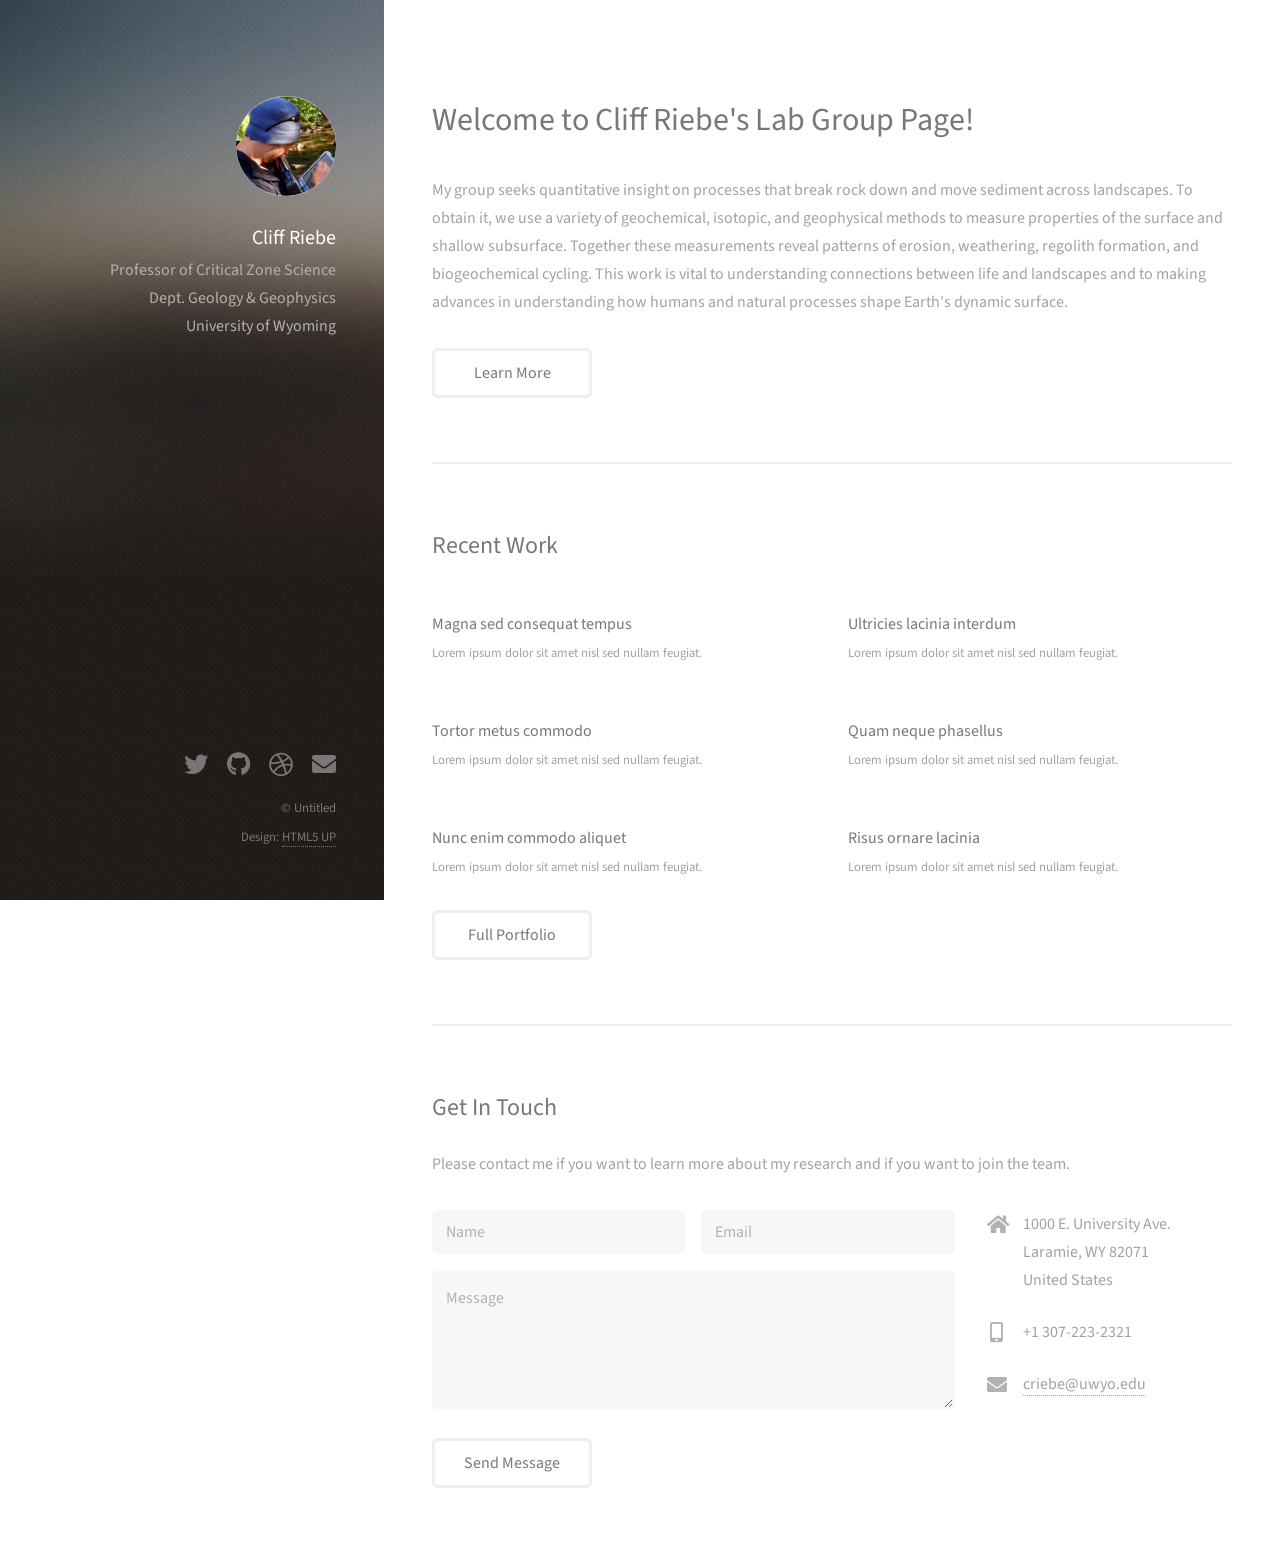
==== commit 00545f0f: "Update index.html" ====
--- a/index.html
+++ b/index.html
@@ -6,7 +6,7 @@
 -->
 <html>
 	<head>
-		<title>Strata by HTML5 UP</title>
+		<title>Cliff Riebe's Lab Group</title>
 		<meta charset="utf-8" />
 		<meta name="viewport" content="width=device-width, initial-scale=1, user-scalable=no" />
 		<link rel="stylesheet" href="assets/css/main.css" />
@@ -27,12 +27,11 @@
 				<!-- One -->
 					<section id="one">
 						<header class="major">
-							<h2>Ipsum lorem dolor aliquam ante commodo<br />
-							magna sed accumsan arcu neque.</h2>
+							<h2>Welcome to Cliff Riebe's Lab Group Page!</h2>
 						</header>
-						<p>Accumsan orci faucibus id eu lorem semper. Eu ac iaculis ac nunc nisi lorem vulputate lorem neque cubilia ac in adipiscing in curae lobortis tortor primis integer massa adipiscing id nisi accumsan pellentesque commodo blandit enim arcu non at amet id arcu magna. Accumsan orci faucibus id eu lorem semper nunc nisi lorem vulputate lorem neque cubilia.</p>
+						<p>My group seeks quantitative insight on processes that break rock down and move sediment across landscapes. To obtain it, we use a variety of geochemical, isotopic, and geophysical methods to measure properties of the surface and shallow subsurface. Together these measurements reveal patterns of erosion, weathering, regolith formation, and biogeochemical cycling. This work is vital to understanding connections between life and landscapes and to making advances in understanding how humans and natural processes shape Earth's dynamic surface.</p>
 						<ul class="actions">
-							<li><a href="#" class="button">Learn More</a></li>
+							<li><a href="http://www.uwyo.edu/geolgeophys/people/faculty/clifford-riebe.html" target="_blank"   class="button">Learn More</a></li>
 						</ul>
 					</section>
 
@@ -92,7 +91,7 @@
 								<ul class="actions">
 									<li><input type="submit" value="Send Message" /></li>
 								</ul>
-								</form>
+							  </form>
 							</div>
 							<div class="col-4 col-12-small">
 								<ul class="labeled-icons">
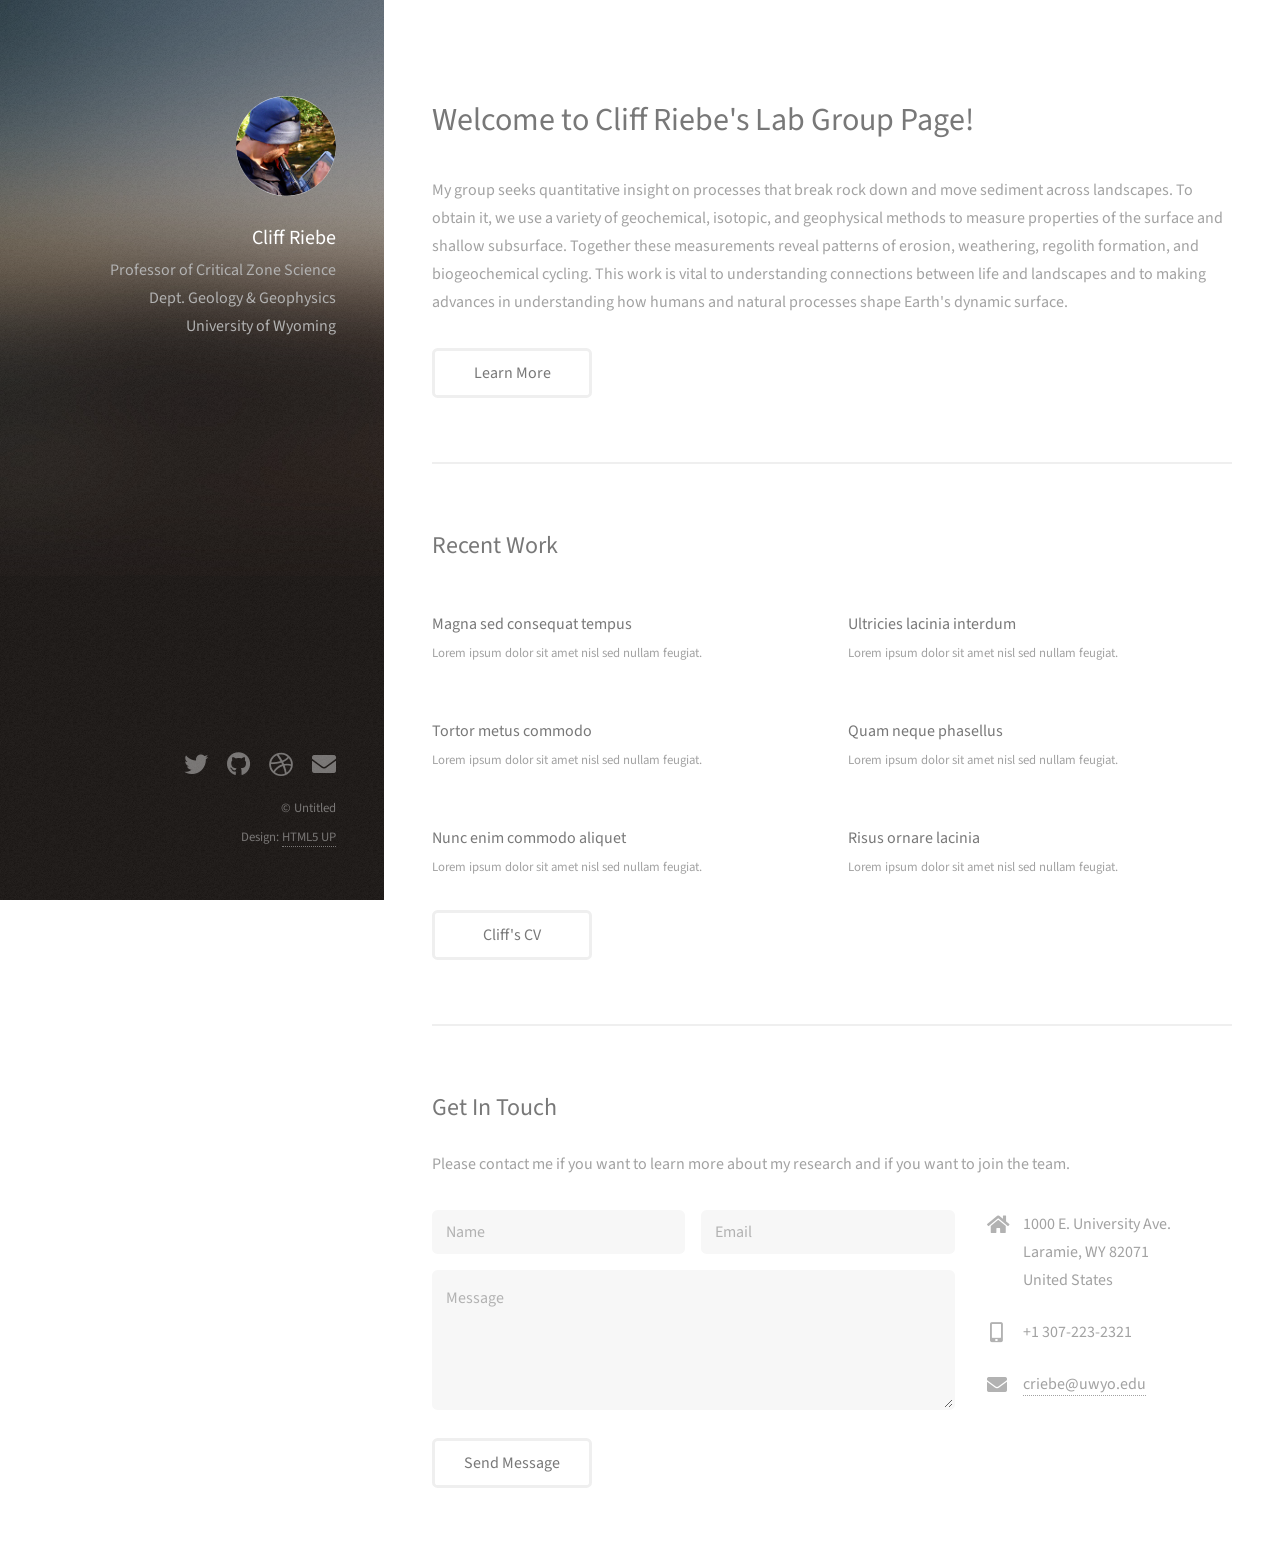
==== commit 41f6e370: "fix" ====
--- a/index.html
+++ b/index.html
@@ -71,7 +71,7 @@
 							</article>
 						</div>
 						<ul class="actions">
-							<li><a href="#" class="button">Full Portfolio</a></li>
+							<li><a href="images/riebeCVlong.pdf" title="Cliff's CV" target="_blank" class="button">Cliff's CV</a></li>
 						</ul>
 					</section>
 
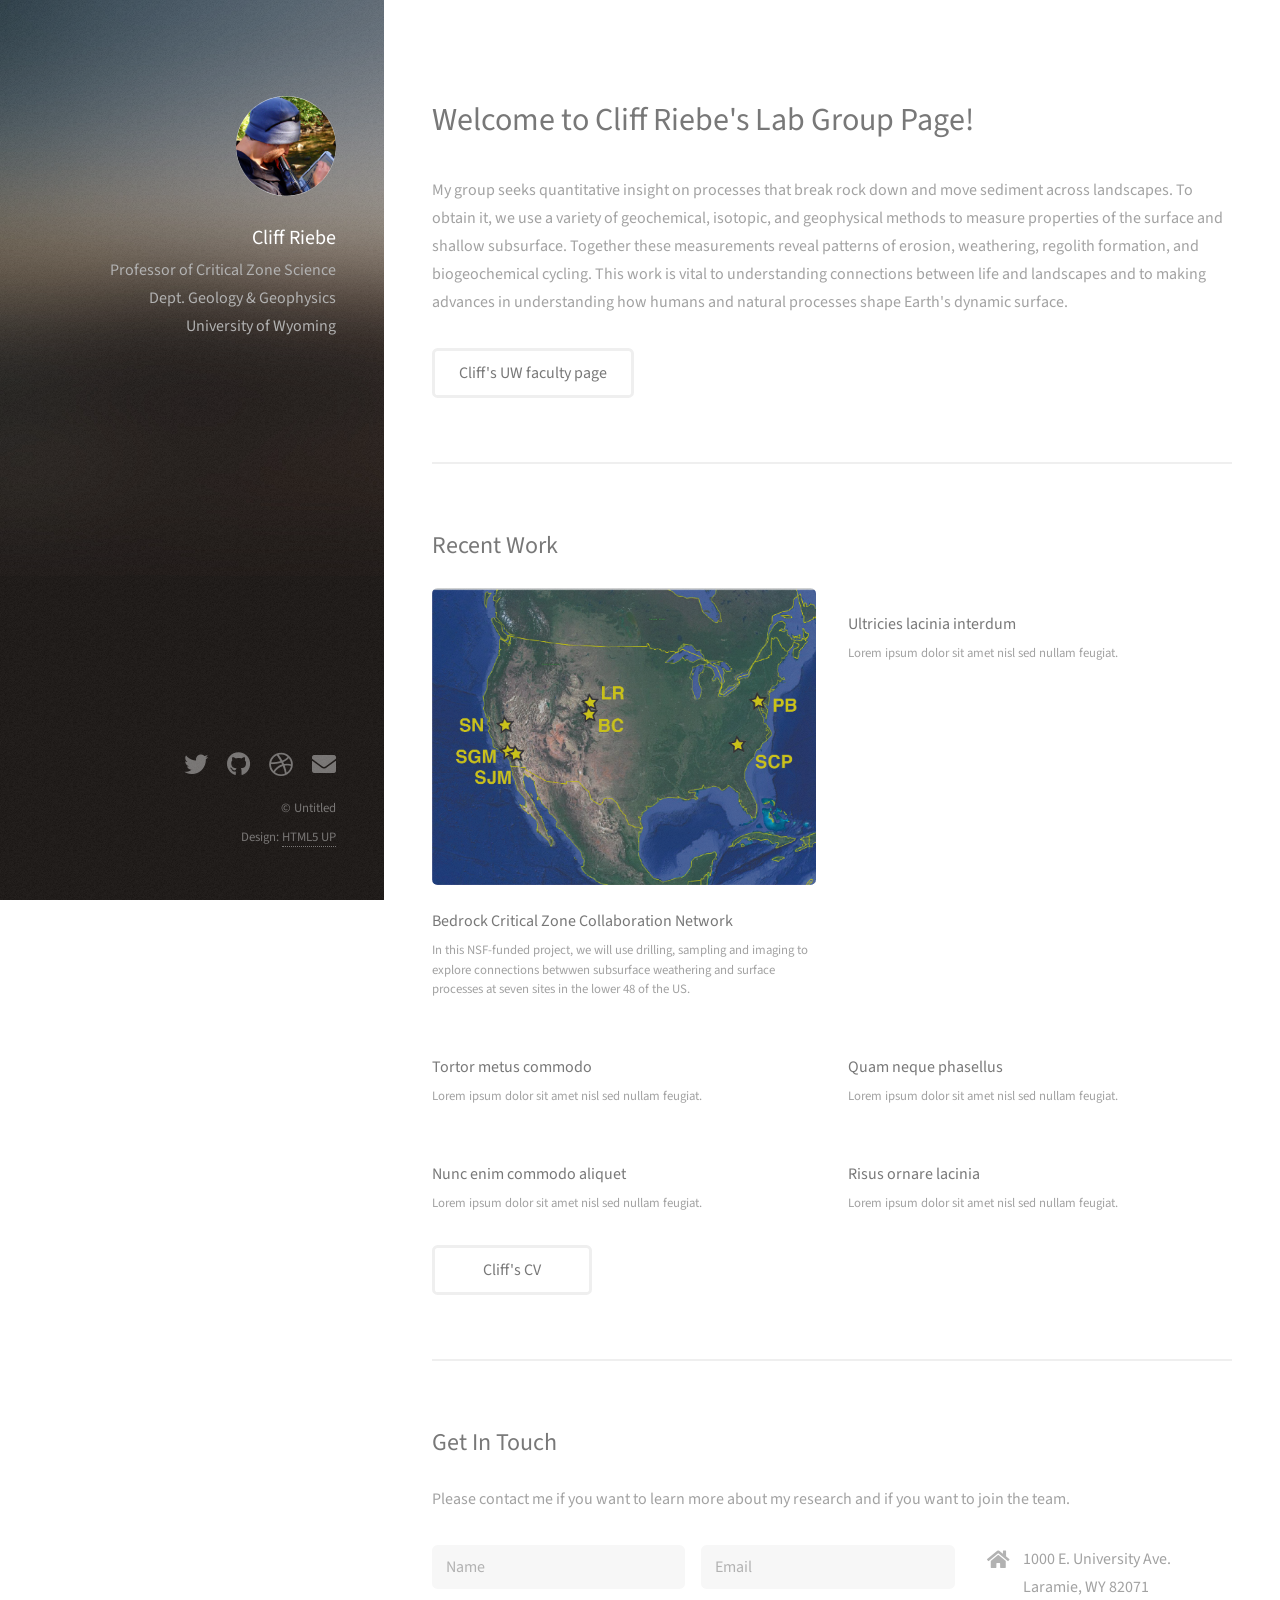
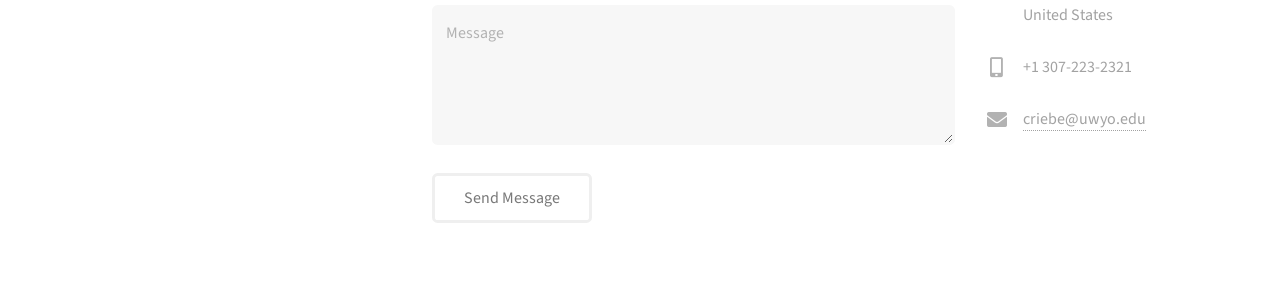
==== commit 09e2c98c: "su" ====
--- a/index.html
+++ b/index.html
@@ -31,7 +31,7 @@
 						</header>
 						<p>My group seeks quantitative insight on processes that break rock down and move sediment across landscapes. To obtain it, we use a variety of geochemical, isotopic, and geophysical methods to measure properties of the surface and shallow subsurface. Together these measurements reveal patterns of erosion, weathering, regolith formation, and biogeochemical cycling. This work is vital to understanding connections between life and landscapes and to making advances in understanding how humans and natural processes shape Earth's dynamic surface.</p>
 						<ul class="actions">
-							<li><a href="http://www.uwyo.edu/geolgeophys/people/faculty/clifford-riebe.html" target="_blank"   class="button">Learn More</a></li>
+							<li><a href="http://www.uwyo.edu/geolgeophys/people/faculty/clifford-riebe.html" target="_blank"   class="button">Cliff's UW faculty page</a></li>
 						</ul>
 					</section>
 
@@ -41,8 +41,8 @@
 						<div class="row">
 							<article class="col-6 col-12-xsmall work-item">
 								<a href="images/fulls/01.jpg" class="image fit thumb"><img src="images/thumbs/01.jpg" alt="" /></a>
-								<h3>Magna sed consequat tempus</h3>
-								<p>Lorem ipsum dolor sit amet nisl sed nullam feugiat.</p>
+								<h3>Bedrock Critical Zone Collaboration Network</h3>
+								<p>In this NSF-funded project, we will use drilling, sampling and imaging to explore connections betwwen subsurface weathering and surface processes at seven sites in the lower 48 of the US. </p>
 							</article>
 							<article class="col-6 col-12-xsmall work-item">
 								<a href="images/fulls/02.jpg" class="image fit thumb"><img src="images/thumbs/02.jpg" alt="" /></a>
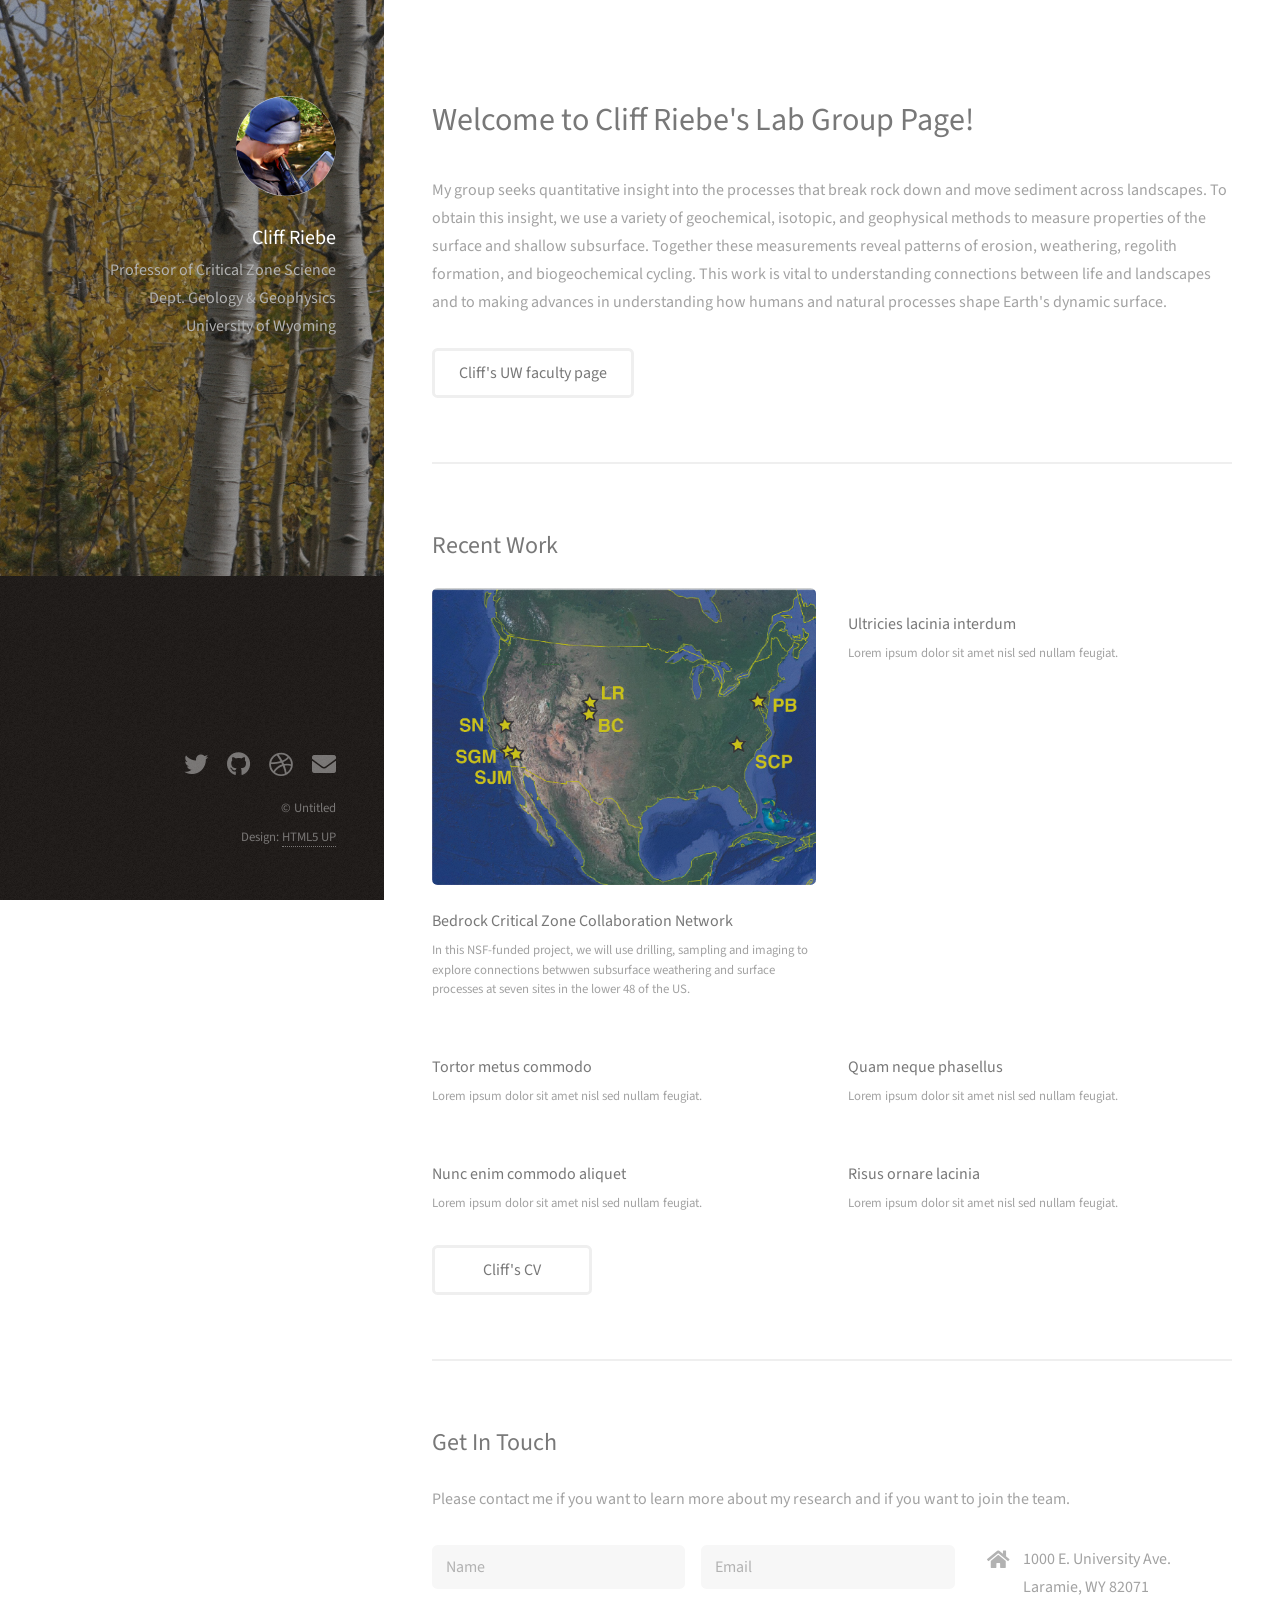
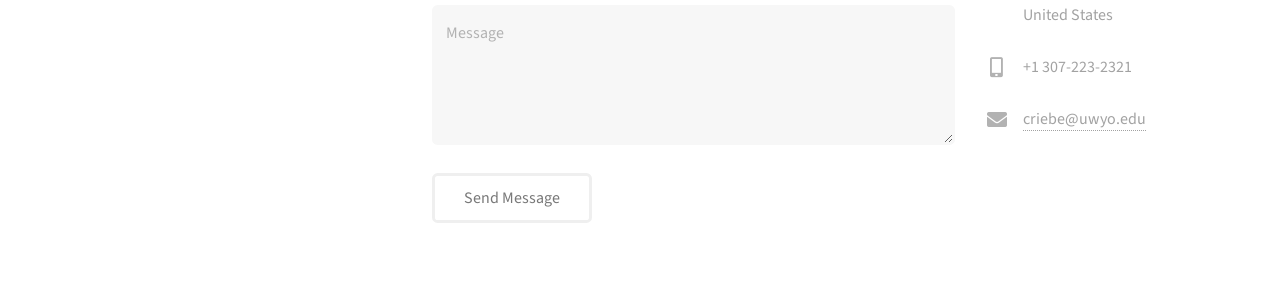
==== commit 035d5304: "Update index.html" ====
--- a/index.html
+++ b/index.html
@@ -29,7 +29,7 @@
 						<header class="major">
 							<h2>Welcome to Cliff Riebe's Lab Group Page!</h2>
 						</header>
-						<p>My group seeks quantitative insight on processes that break rock down and move sediment across landscapes. To obtain it, we use a variety of geochemical, isotopic, and geophysical methods to measure properties of the surface and shallow subsurface. Together these measurements reveal patterns of erosion, weathering, regolith formation, and biogeochemical cycling. This work is vital to understanding connections between life and landscapes and to making advances in understanding how humans and natural processes shape Earth's dynamic surface.</p>
+						<p>My group seeks quantitative insight into the processes that break rock down and move sediment across landscapes. To obtain this insight, we use a variety of geochemical, isotopic, and geophysical methods to measure properties of the surface and shallow subsurface. Together these measurements reveal patterns of erosion, weathering, regolith formation, and biogeochemical cycling. This work is vital to understanding connections between life and landscapes and to making advances in understanding how humans and natural processes shape Earth's dynamic surface.</p>
 						<ul class="actions">
 							<li><a href="http://www.uwyo.edu/geolgeophys/people/faculty/clifford-riebe.html" target="_blank"   class="button">Cliff's UW faculty page</a></li>
 						</ul>
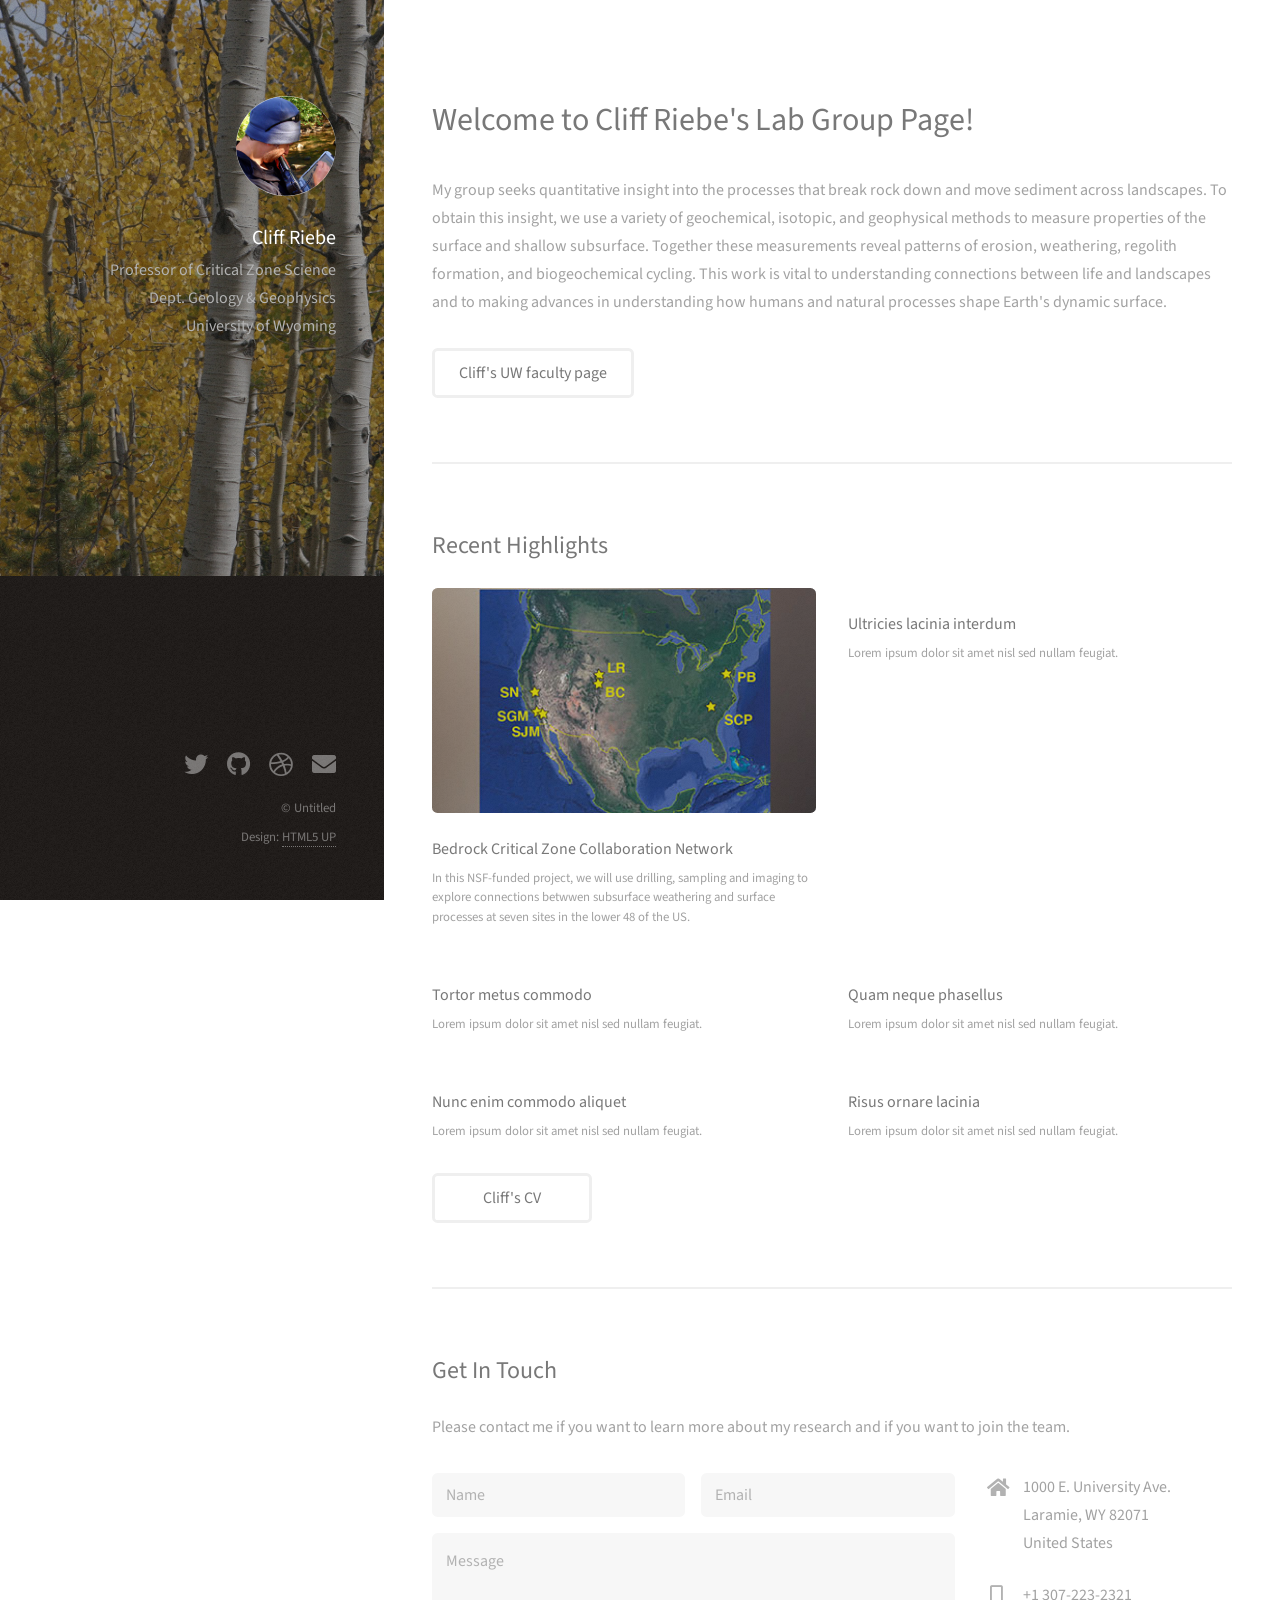
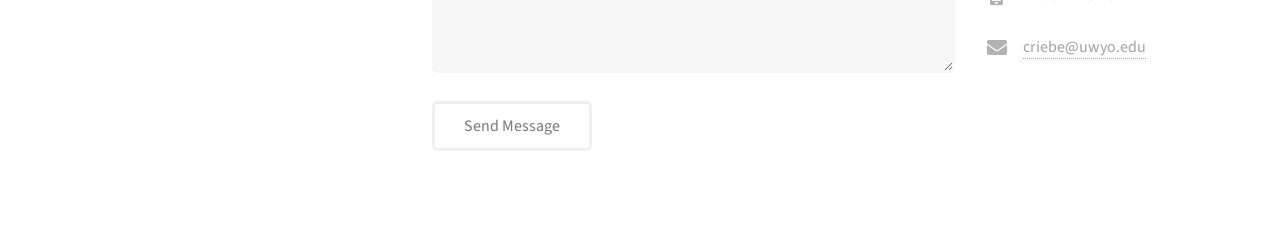
==== commit 8a79d8f8: "fix" ====
--- a/index.html
+++ b/index.html
@@ -37,7 +37,7 @@
 
 				<!-- Two -->
 					<section id="two">
-						<h2>Recent Work</h2>
+						<h2>Recent Highlights</h2>
 						<div class="row">
 							<article class="col-6 col-12-xsmall work-item">
 								<a href="images/fulls/01.jpg" class="image fit thumb"><img src="images/thumbs/01.jpg" alt="" /></a>
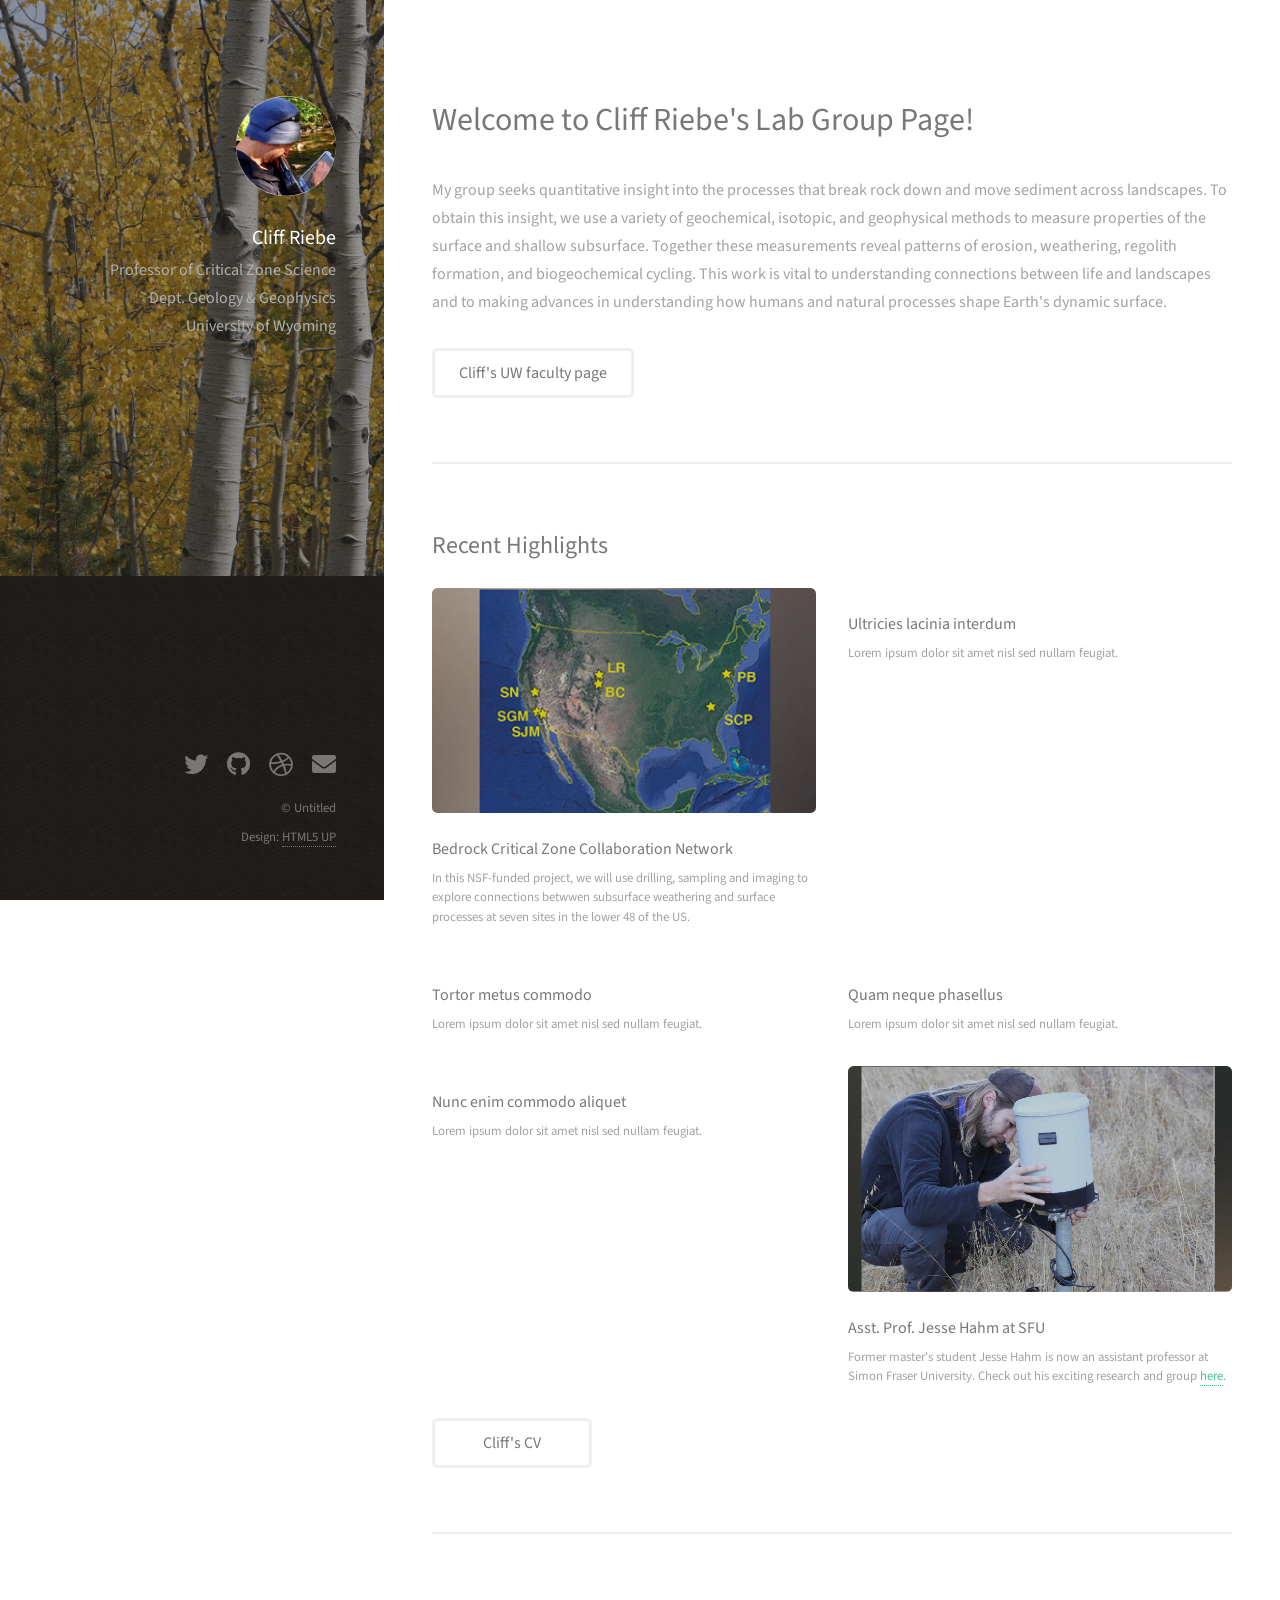
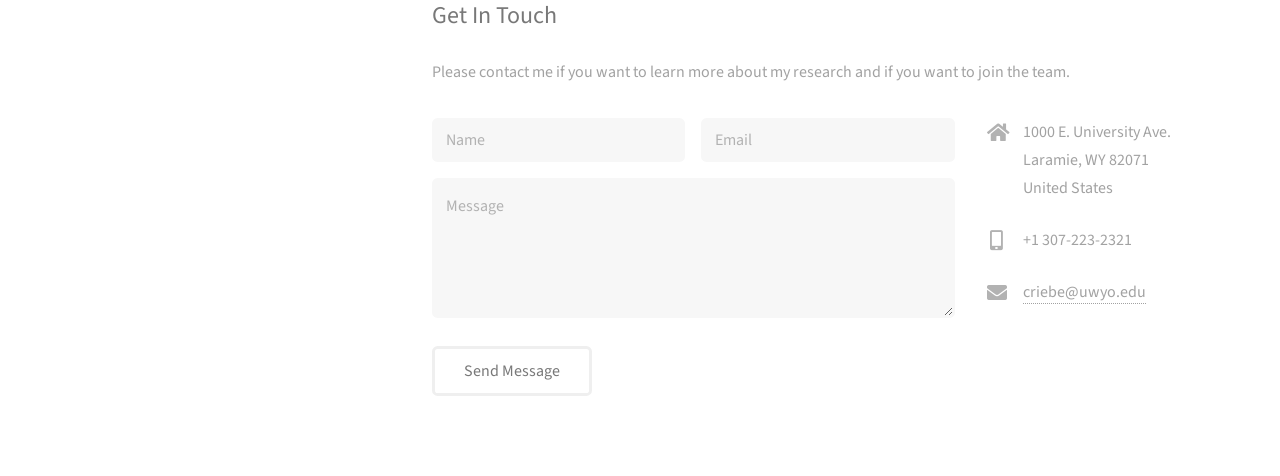
==== commit 115a5a43: "fixes" ====
--- a/index.html
+++ b/index.html
@@ -66,8 +66,8 @@
 							</article>
 							<article class="col-6 col-12-xsmall work-item">
 								<a href="images/fulls/06.jpg" class="image fit thumb"><img src="images/thumbs/06.jpg" alt="" /></a>
-								<h3>Risus ornare lacinia</h3>
-								<p>Lorem ipsum dolor sit amet nisl sed nullam feugiat.</p>
+								<h3>Asst. Prof. Jesse Hahm at SFU</h3>
+								<p>Former master's student Jesse Hahm is now an assistant professor at Simon Fraser University. Check out his exciting research and group <a href="http://jessehahm.github.io/index.html" target="_blank">here</a>.</p>
 							</article>
 						</div>
 						<ul class="actions">
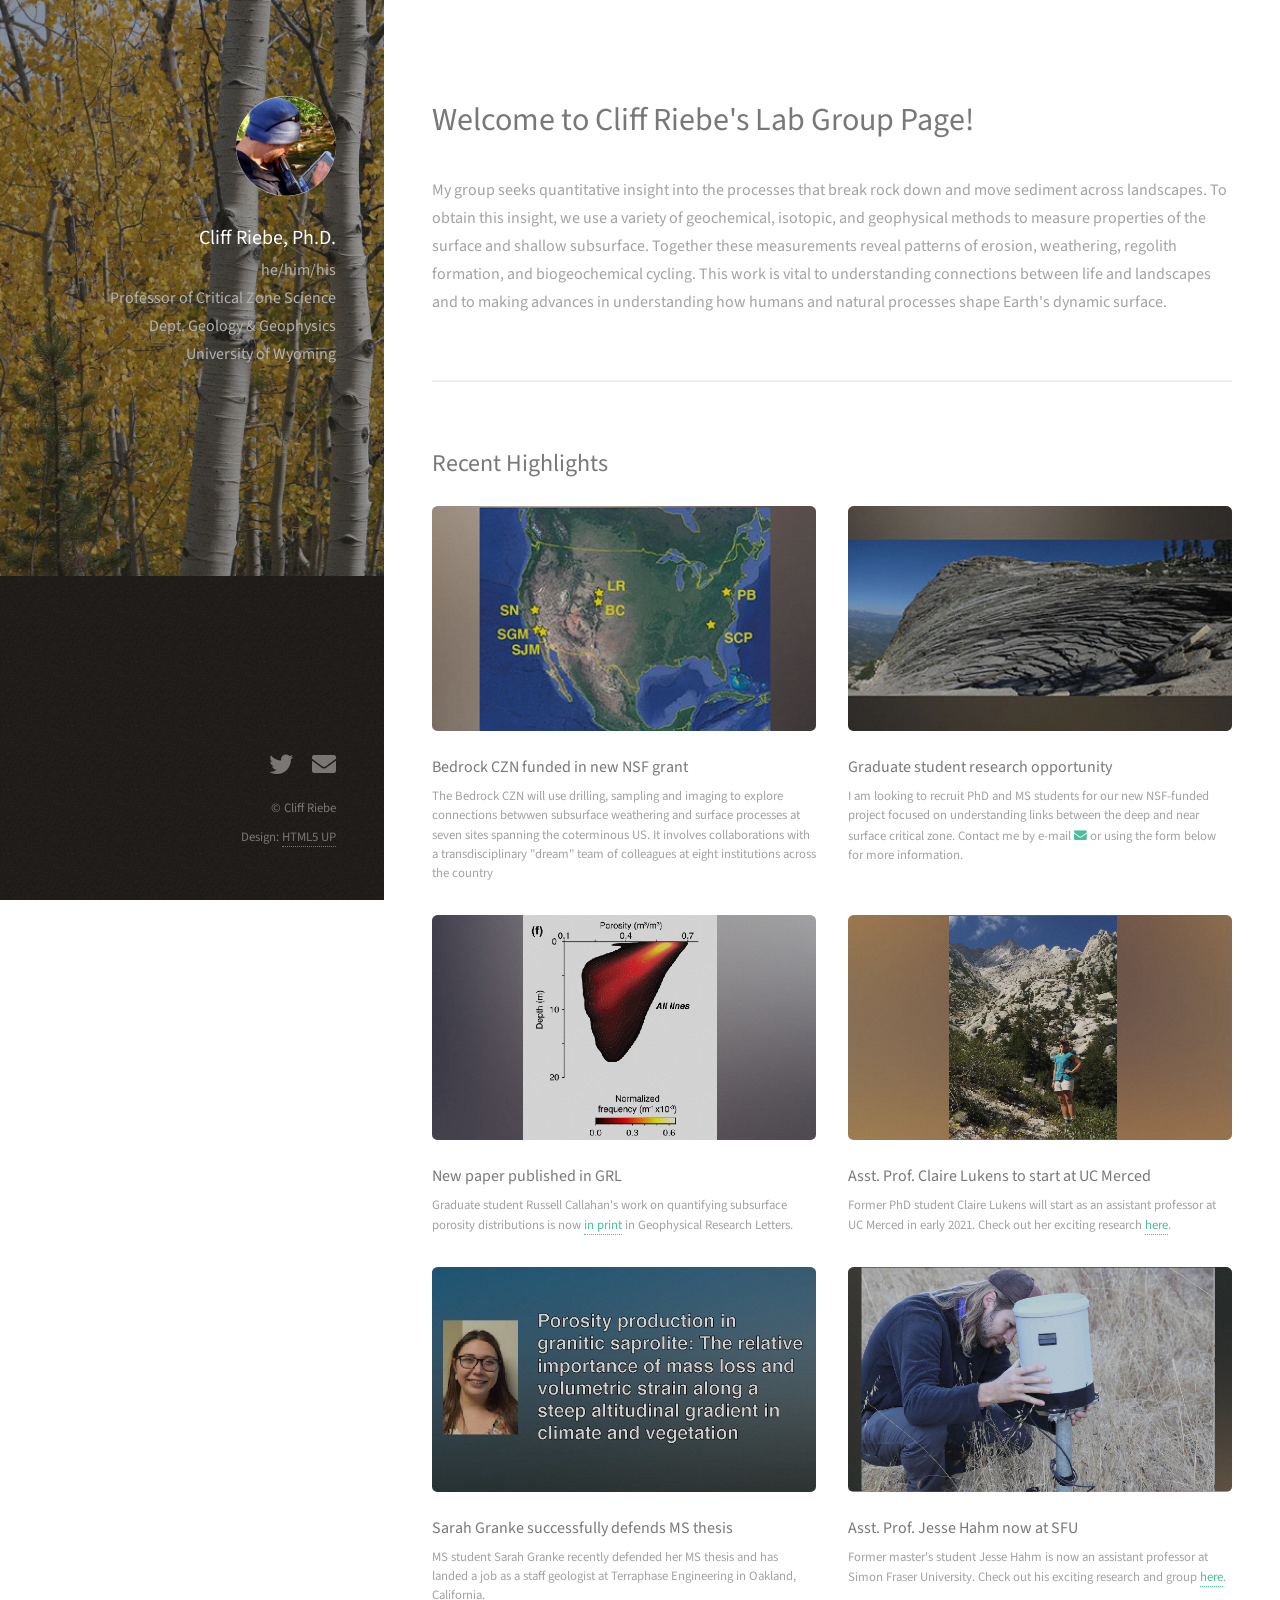
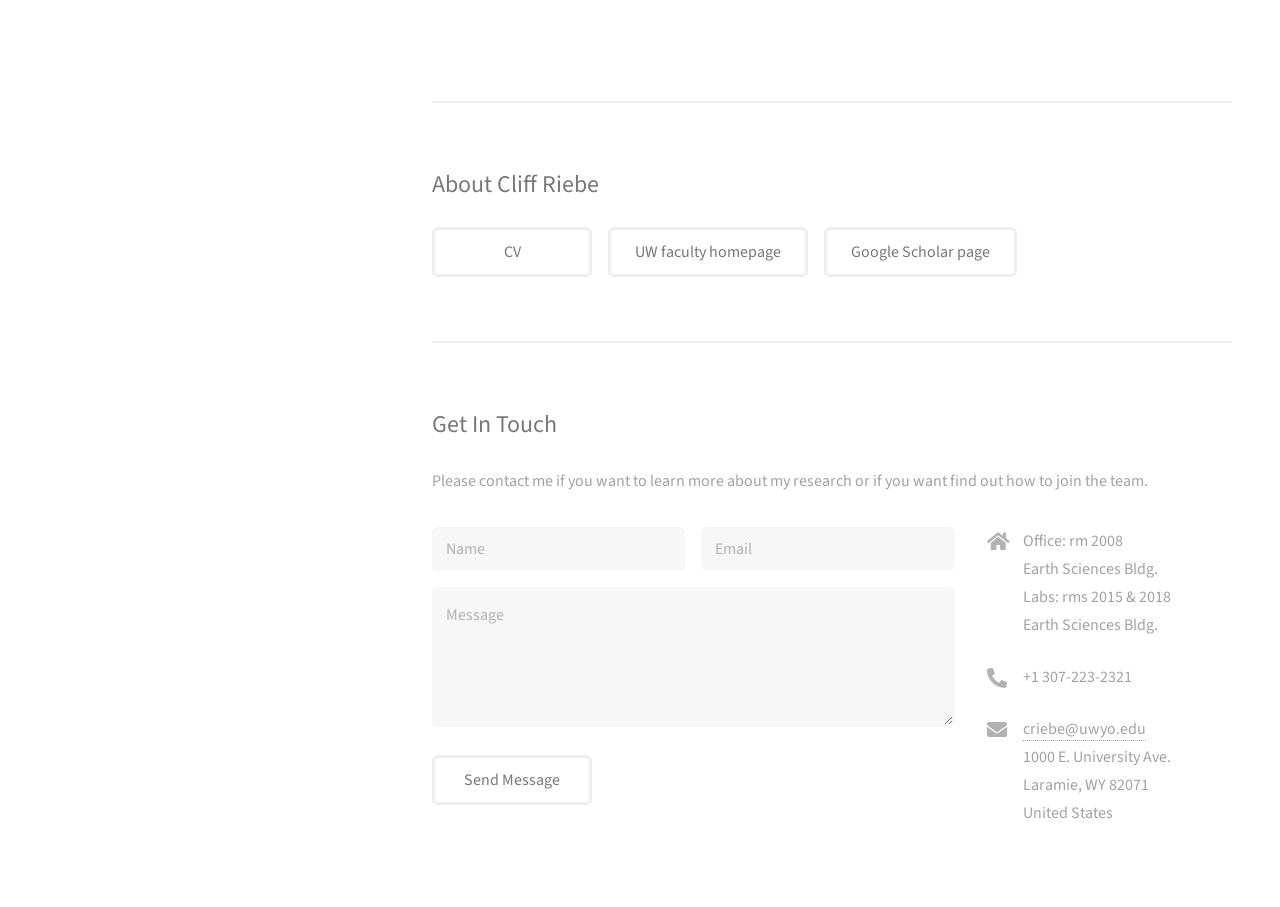
==== commit 37c777ac: "summary" ====
--- a/index.html
+++ b/index.html
@@ -17,7 +17,7 @@
 			<header id="header">
 				<div class="inner">
 					<a href="#" class="image avatar"><img src="images/avatar.jpg" alt="" /></a>
-					<h1><strong>Cliff Riebe</strong></h1><p>Professor of Critical Zone Science<br>Dept. Geology &amp; Geophysics<br>University of Wyoming</p>
+					<h1><strong>Cliff Riebe, Ph.D.</strong></h1><p>he/him/his<br>Professor of Critical Zone Science<br>Dept. Geology &amp; Geophysics<br>University of Wyoming</p>
 				</div>
 			</header>
 
@@ -30,9 +30,6 @@
 							<h2>Welcome to Cliff Riebe's Lab Group Page!</h2>
 						</header>
 						<p>My group seeks quantitative insight into the processes that break rock down and move sediment across landscapes. To obtain this insight, we use a variety of geochemical, isotopic, and geophysical methods to measure properties of the surface and shallow subsurface. Together these measurements reveal patterns of erosion, weathering, regolith formation, and biogeochemical cycling. This work is vital to understanding connections between life and landscapes and to making advances in understanding how humans and natural processes shape Earth's dynamic surface.</p>
-						<ul class="actions">
-							<li><a href="http://www.uwyo.edu/geolgeophys/people/faculty/clifford-riebe.html" target="_blank"   class="button">Cliff's UW faculty page</a></li>
-						</ul>
 					</section>
 
 				<!-- Two -->
@@ -41,44 +38,51 @@
 						<div class="row">
 							<article class="col-6 col-12-xsmall work-item">
 								<a href="images/fulls/01.jpg" class="image fit thumb"><img src="images/thumbs/01.jpg" alt="" /></a>
-								<h3>Bedrock Critical Zone Collaboration Network</h3>
-								<p>In this NSF-funded project, we will use drilling, sampling and imaging to explore connections betwwen subsurface weathering and surface processes at seven sites in the lower 48 of the US. </p>
+								<h3>Bedrock CZN funded in new NSF grant</h3>
+								<p>The Bedrock CZN will use drilling, sampling and imaging to explore connections betwwen subsurface weathering and surface processes at seven sites spanning the coterminous US. It involves collaborations with a transdisciplinary "dream" team of colleagues at eight institutions across the country</p>
 							</article>
 							<article class="col-6 col-12-xsmall work-item">
 								<a href="images/fulls/02.jpg" class="image fit thumb"><img src="images/thumbs/02.jpg" alt="" /></a>
-								<h3>Ultricies lacinia interdum</h3>
-								<p>Lorem ipsum dolor sit amet nisl sed nullam feugiat.</p>
+								<h3>Graduate student research opportunity</h3>
+								<p>I am looking to recruit PhD and MS students for our new NSF-funded project focused on understanding links between the deep and near surface critical zone. Contact me by e-mail <a href="mailto:criebe@uwyo.edu" class="icon solid fa-envelope"><span class="label">Email</span></a> or using the form below for more information.</p>
 							</article>
 							<article class="col-6 col-12-xsmall work-item">
 								<a href="images/fulls/03.jpg" class="image fit thumb"><img src="images/thumbs/03.jpg" alt="" /></a>
-								<h3>Tortor metus commodo</h3>
-								<p>Lorem ipsum dolor sit amet nisl sed nullam feugiat.</p>
+								<h3>New paper published in GRL</h3>
+								<p>Graduate student Russell Callahan's work on quantifying subsurface porosity distributions is now <a href="https://agupubs.onlinelibrary.wiley.com/doi/10.1029/2020GL088322" target="_blank"> in print</a> in Geophysical Research Letters.</p>
 							</article>
 							<article class="col-6 col-12-xsmall work-item">
 								<a href="images/fulls/04.jpg" class="image fit thumb"><img src="images/thumbs/04.jpg" alt="" /></a>
-								<h3>Quam neque phasellus</h3>
-								<p>Lorem ipsum dolor sit amet nisl sed nullam feugiat.</p>
+								<h3>Asst. Prof. Claire Lukens to start at UC Merced</h3>
+								<p>Former PhD student Claire Lukens will start as an assistant professor at UC Merced in early 2021. Check out her exciting research <a href="https://claireelukens.com/" target="_blank">here</a>.</p>
 							</article>
 							<article class="col-6 col-12-xsmall work-item">
 								<a href="images/fulls/05.jpg" class="image fit thumb"><img src="images/thumbs/05.jpg" alt="" /></a>
-								<h3>Nunc enim commodo aliquet</h3>
-								<p>Lorem ipsum dolor sit amet nisl sed nullam feugiat.</p>
+								<h3>Sarah Granke successfully defends MS thesis</h3>
+								<p>MS student Sarah Granke recently defended her MS thesis and has landed a job as a staff geologist at Terraphase Engineering in Oakland, California.</p>
 							</article>
 							<article class="col-6 col-12-xsmall work-item">
 								<a href="images/fulls/06.jpg" class="image fit thumb"><img src="images/thumbs/06.jpg" alt="" /></a>
-								<h3>Asst. Prof. Jesse Hahm at SFU</h3>
+								<h3>Asst. Prof. Jesse Hahm now at SFU</h3>
 								<p>Former master's student Jesse Hahm is now an assistant professor at Simon Fraser University. Check out his exciting research and group <a href="http://jessehahm.github.io/index.html" target="_blank">here</a>.</p>
 							</article>
 						</div>
+					</section>
+
+				<!-- Three -->
+					<section id="three">
+						<h2>About Cliff Riebe</h2>
 						<ul class="actions">
-							<li><a href="images/riebeCVlong.pdf" title="Cliff's CV" target="_blank" class="button">Cliff's CV</a></li>
+							<li><a href="images/riebeCVlong.pdf" title="CV" target="_blank" class="button">CV</a></li>
+							<li><a href="http://www.uwyo.edu/geolgeophys/people/faculty/clifford-riebe.html" target="_blank"   class="button">UW faculty homepage</a></li>
+							<li><a href="https://scholar.google.com/citations?user=SxV1BT8AAAAJ&hl=en" target="_blank"   class="button">Google Scholar page</a></li>
 						</ul>
 					</section>
-
-				<!-- Three -->
-					<section id="three">
+						
+				<!-- Four -->
+					<section id="four">
 						<h2>Get In Touch</h2>
-						<p>Please contact me if you want to learn more about my research and if you want to join the team.</p>
+						<p>Please contact me if you want to learn more about my research or if you want find out how to join the team.</p>
 						<div class="row">
 							<div class="col-8 col-12-small">
 								<form method="post" action="https://formspree.io/f/xbjpkgbl">
@@ -97,26 +101,30 @@
 								<ul class="labeled-icons">
 									<li>
 										<h3 class="icon solid fa-home"><span class="label">Address</span></h3>
+										Office: rm 2008<br />
+										Earth Sciences Bldg.<br />
+										Labs: rms 2015 &amp; 2018<br />
+										Earth Sciences Bldg.<br />
+									</li>
+									<li>
+										<h3 class="icon solid fa-phone-alt"><span class="label">Phone</span></h3>
+									  +1 307-223-2321
+									</li>
+									<li>
+										<h3 class="icon solid fa-envelope"><span class="label">Email</span></h3>
+										<a href="mailto:criebe@uwyo.edu">criebe@uwyo.edu</a> <br />
 										1000 E. University Ave.<br />
 										Laramie, WY 82071<br />
 										United States
 									</li>
-									<li>
-										<h3 class="icon solid fa-mobile-alt"><span class="label">Phone</span></h3>
-									  +1 307-223-2321
-									</li>
-									<li>
-										<h3 class="icon solid fa-envelope"><span class="label">Email</span></h3>
-										<a href="#">criebe@uwyo.edu</a>
-									</li>
 								</ul>
 							</div>
 						</div>
 					</section>
 
-				<!-- Four -->
+				<!-- Five -->
 				<!--
-					<section id="four">
+					<section id="Five">
 						<h2>Elements</h2>
 
 						<section>
@@ -438,13 +446,11 @@
 			<footer id="footer">
 				<div class="inner">
 					<ul class="icons">
-						<li><a href="https://twitter.com/sedimentMatters" class="icon brands fa-twitter"><span class="label">Twitter</span></a></li>
-						<li><a href="#" class="icon brands fa-github"><span class="label">Github</span></a></li>
-						<li><a href="#" class="icon brands fa-dribbble"><span class="label">Dribbble</span></a></li>
-						<li><a href="#" class="icon solid fa-envelope"><span class="label">Email</span></a></li>
+						<li><a href="https://twitter.com/sedimentMatters" class="icon brands fa-twitter" target="_blank"><span class="label">Twitter</span></a></li>
+						<li><a href="mailto:criebe@uwyo.edu" class="icon solid fa-envelope"><span class="label">Email</span></a></li>
 					</ul>
 					<ul class="copyright">
-						<li>&copy; Untitled</li><li>Design: <a href="http://html5up.net">HTML5 UP</a></li>
+						<li>&copy; Cliff Riebe</li><li>Design: <a href="http://html5up.net">HTML5 UP</a></li>
 					</ul>
 				</div>
 			</footer>
